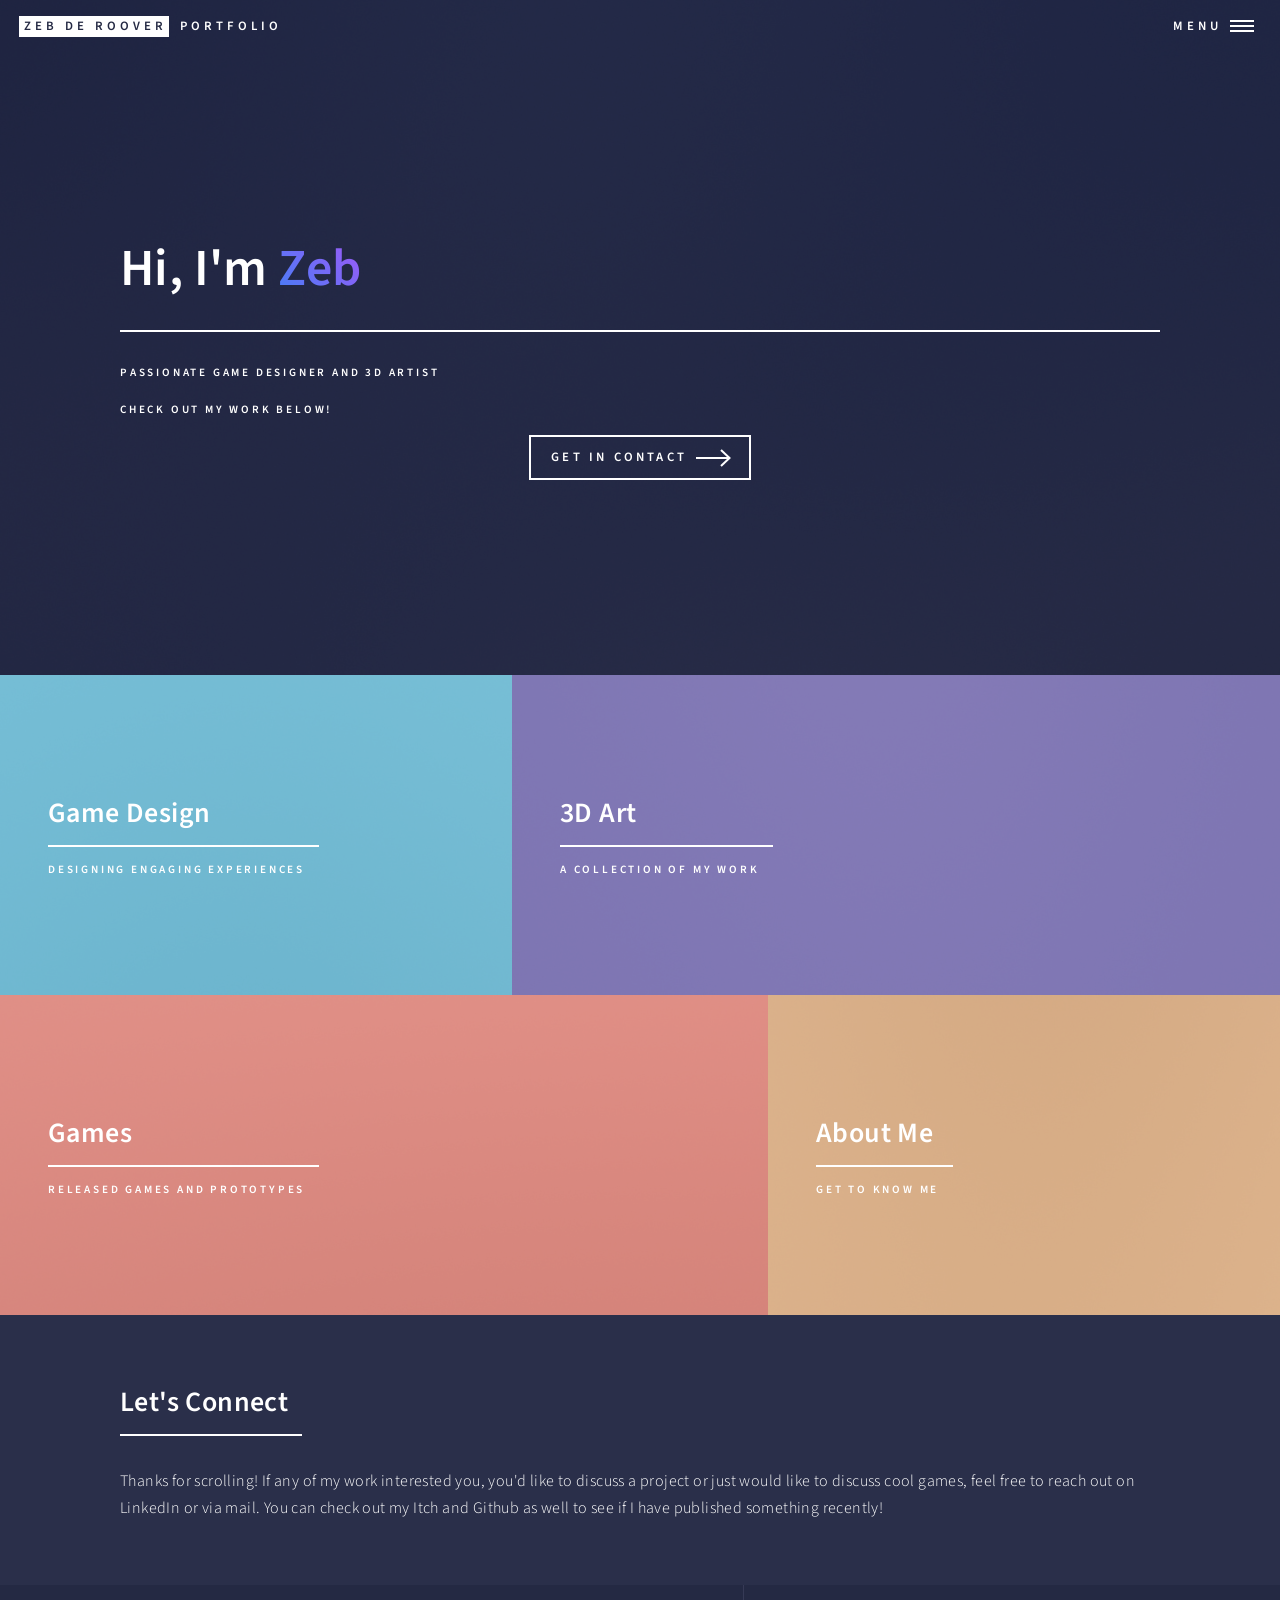
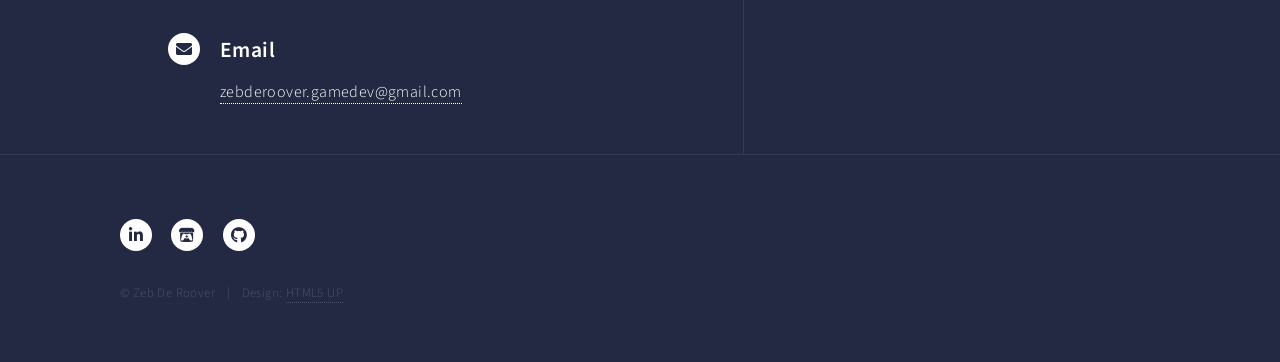
==== index.html @ c4a159d3 "File location fix" ====
<!DOCTYPE HTML>
<!--
	Forty by HTML5 UP
	html5up.net | @ajlkn
	Free for personal and commercial use under the CCA 3.0 license (html5up.net/license)
-->
<html>
	<head>
		<title>Zeb De Roover - Portfolio</title>
		<meta charset="utf-8" />
		<meta name="viewport" content="width=device-width, initial-scale=1, user-scalable=no" />
		<link rel="stylesheet" href="assets/css/main.css" />
		<noscript><link rel="stylesheet" href="assets/css/noscript.css" /></noscript>
		
		<style>
  /* Stack content vertically */
  .content {
    display: flex;
    flex-direction: column;
  }

  /* Force paragraph text to align left */
  .content p {
    text-align: left;
    align-self: flex-start;
  }

  /* Center the button underneath */
  .content .actions {
    margin-top: 1em;
    align-self: center;
  }
</style>
		
		<style>
  			.gradient-name {
    		background: linear-gradient(45deg, #3b82f6, #a855f7);
    		-webkit-background-clip: text;
    		-webkit-text-fill-color: transparent;
    		display: inline-block;
  			}
		</style>
				
	</head>
	<body class="is-preload">

		<!-- Wrapper -->
			<div id="wrapper">

				<!-- Header -->
					<header id="header" class="alt">
						<a href="index.html" class="logo"><strong>Zeb De Roover</strong> <span>Portfolio</span></a>
						<nav>
							<a href="#menu">Menu</a>
						</nav>
					</header>

				<!-- Menu -->
					<nav id="menu">
						<ul class="links">
							<li><a href="index.html">Home</a></li>
							<li><a href="game-design.html">Game Design</a></li>
							<li><a href="3D-art.html">3D Art</a></li>
							<li><a href="games.html">Released Games</a></li>
							<li><a href="about.html">About Me</a></li>
						</ul>
						<ul class="actions stacked">
							<li><a href="#two" class="button primary fit">Get in contact</a></li>
						</ul>
					</nav>

				<!-- Banner -->
					<section id="banner" class="major">
						<div class="inner">
							<header class="major">
								<h1>Hi, I'm <span class="gradient-name">Zeb</span></h1>
							</header>
							<div class="content">
								<p>Passionate Game Designer and 3D Artist <br /><br />
								Check out my work below!</p>
								
								<ul class="actions">
									<li><a href="#two" class="button next scrolly">Get in contact</a></li>
								</ul>
							</div>
						</div>
					</section>

				<!-- Main -->
					<div id="main">

						<!-- One -->
							<section id="one" class="tiles">
								<article>
									<span class="image">
										<img src="images/pic01.jpg" alt="" />
									</span>
									<header class="major">
										<h3><a href="game-design.html" class="link">Game Design</a></h3>
										<p>Designing engaging experiences</p>
									</header>
								</article>
								<article>
									<span class="image">
										<img src="images/pic02.jpg" alt="" />
									</span>
									<header class="major">
										<h3><a href="3D-art.html" class="link">3D Art</a></h3>
										<p>A collection of my work</p>
									</header>
								</article>
								<article>
									<span class="image">
										<img src="images/pic03.jpg" alt="" />
									</span>
									<header class="major">
										<h3><a href="games.html" class="link">Games</a></h3>
										<p>Released Games and prototypes</p>
									</header>
								</article>
								<article>
									<span class="image">
										<img src="images/pic04.jpg" alt="" />
									</span>
									<header class="major">
										<h3><a href="about.html" class="link">About Me</a></h3>
										<p>Get to know me</p>
									</header>
								</article>
								
							</section>

						<!-- Two -->
							<section id="two">
								<div class="inner">
									<header class="major">
										<h2>Let's Connect</h2>
									</header>
									<p>Thanks for scrolling! If any of my work interested you, you'd like to discuss a project or just would like to discuss cool games, feel free to reach out on LinkedIn or via mail. You can check out my Itch and Github as well to see if I have published something recently!</p>
								</div>
							</section>

					</div>

				<!-- Contact -->
					<section id="contact">
						<div class="inner">
							<section class="split">
								<section>
									<div class="contact-method">
										<span class="icon solid alt fa-envelope"></span>
										<h3>Email</h3>
										<a href="mailto:zebderoover.gamedev@gmail.com">zebderoover.gamedev@gmail.com</a>
									</div>
								</section>
							</section>
						</div>
					</section>

				<!-- Footer -->
					<footer id="footer">
						<div class="inner">
							<ul class="icons">
								<li><a href="https://www.linkedin.com/in/zeb-de-roover-8179aa2a4/" class="icon brands alt fa-linkedin-in" target="_blank" 
     									rel="noopener"><span class="label">LinkedIn</span></a></li>
								<li><a href="https://zedero.itch.io/" class="icon brands alt fa-itch-io" target="_blank" 
     									rel="noopener"><span class="label">Itch</span></a></li>
								<li><a href="https://github.com/Zedero-git" class="icon brands alt fa-github" target="_blank" 
     									rel="noopener"><span class="label">Itch</span></a></li>
							</ul>
							<ul class="copyright">
								<li>&copy; Zeb De Roover</li><li>Design: <a href="https://html5up.net">HTML5 UP</a></li>
							</ul>
						</div>
					</footer>

			</div>

		<!-- Scripts -->
			<script src="assets/js/jquery.min.js"></script>
			<script src="assets/js/jquery.scrolly.min.js"></script>
			<script src="assets/js/jquery.scrollex.min.js"></script>
			<script src="assets/js/browser.min.js"></script>
			<script src="assets/js/breakpoints.min.js"></script>
			<script src="assets/js/util.js"></script>
			<script src="assets/js/main.js"></script>

	</body>
</html>
---- assets/css/main.css ----
@import url(fontawesome-all.min.css);
@import url("https://fonts.googleapis.com/css?family=Source+Sans+Pro:300,300italic,600,600italic");

/*
	Forty by HTML5 UP
	html5up.net | @ajlkn
	Free for personal and commercial use under the CCA 3.0 license (html5up.net/license)
*/

html, body, div, span, applet, object,
iframe, h1, h2, h3, h4, h5, h6, p, blockquote,
pre, a, abbr, acronym, address, big, cite,
code, del, dfn, em, img, ins, kbd, q, s, samp,
small, strike, strong, sub, sup, tt, var, b,
u, i, center, dl, dt, dd, ol, ul, li, fieldset,
form, label, legend, table, caption, tbody,
tfoot, thead, tr, th, td, article, aside,
canvas, details, embed, figure, figcaption,
footer, header, hgroup, menu, nav, output, ruby,
section, summary, time, mark, audio, video {
	margin: 0;
	padding: 0;
	border: 0;
	font-size: 100%;
	font: inherit;
	vertical-align: baseline;}

article, aside, details, figcaption, figure,
footer, header, hgroup, menu, nav, section {
	display: block;}

body {
	line-height: 1;
}

ol, ul {
	list-style: none;
}

blockquote, q {
	quotes: none;
}

	blockquote:before, blockquote:after, q:before, q:after {
		content: '';
		content: none;
	}

table {
	border-collapse: collapse;
	border-spacing: 0;
}

body {
	-webkit-text-size-adjust: none;
}

mark {
	background-color: transparent;
	color: inherit;
}

input::-moz-focus-inner {
	border: 0;
	padding: 0;
}

input, select, textarea {
	-moz-appearance: none;
	-webkit-appearance: none;
	-ms-appearance: none;
	appearance: none;
}

/* Basic */

	@-ms-viewport {
		width: device-width;
	}

	body {
		-ms-overflow-style: scrollbar;
	}

	@media screen and (max-width: 480px) {

		html, body {
			min-width: 320px;
		}

	}

	html {
		box-sizing: border-box;
	}

	*, *:before, *:after {
		box-sizing: inherit;
	}

	body {
		background: #242943;
	}

		body.is-preload *, body.is-preload *:before, body.is-preload *:after {
			-moz-animation: none !important;
			-webkit-animation: none !important;
			-ms-animation: none !important;
			animation: none !important;
			-moz-transition: none !important;
			-webkit-transition: none !important;
			-ms-transition: none !important;
			transition: none !important;
		}

/* Type */

	body, input, select, textarea {
		color: #ffffff;
		font-family: "Source Sans Pro", Helvetica, sans-serif;
		font-size: 17pt;
		font-weight: 300;
		letter-spacing: 0.025em;
		line-height: 1.65;
	}

		@media screen and (max-width: 1680px) {

			body, input, select, textarea {
				font-size: 14pt;
			}

		}

		@media screen and (max-width: 1280px) {

			body, input, select, textarea {
				font-size: 12pt;
			}

		}

		@media screen and (max-width: 360px) {

			body, input, select, textarea {
				font-size: 11pt;
			}

		}

	a {
		-moz-transition: color 0.2s ease-in-out, border-bottom-color 0.2s ease-in-out;
		-webkit-transition: color 0.2s ease-in-out, border-bottom-color 0.2s ease-in-out;
		-ms-transition: color 0.2s ease-in-out, border-bottom-color 0.2s ease-in-out;
		transition: color 0.2s ease-in-out, border-bottom-color 0.2s ease-in-out;
		border-bottom: dotted 1px;
		color: inherit;
		text-decoration: none;
	}

		a:hover {
			border-bottom-color: transparent;
			color: #9bf1ff !important;
		}

		a:active {
			color: #53e3fb !important;
		}

	strong, b {
		color: #ffffff;
		font-weight: 600;
	}

	em, i {
		font-style: italic;
	}

	p {
		margin: 0 0 2em 0;
	}

	h1, h2, h3, h4, h5, h6 {
		color: #ffffff;
		font-weight: 600;
		line-height: 1.65;
		margin: 0 0 1em 0;
	}

		h1 a, h2 a, h3 a, h4 a, h5 a, h6 a {
			color: inherit;
			border-bottom: 0;
		}

	h1 {
		font-size: 2.5em;
	}

	h2 {
		font-size: 1.75em;
	}

	h3 {
		font-size: 1.35em;
	}

	h4 {
		font-size: 1.1em;
	}

	h5 {
		font-size: 0.9em;
	}

	h6 {
		font-size: 0.7em;
	}

	@media screen and (max-width: 736px) {

		h1 {
			font-size: 2em;
		}

		h2 {
			font-size: 1.5em;
		}

		h3 {
			font-size: 1.25em;
		}

	}

	sub {
		font-size: 0.8em;
		position: relative;
		top: 0.5em;
	}

	sup {
		font-size: 0.8em;
		position: relative;
		top: -0.5em;
	}

	blockquote {
		border-left: solid 4px rgba(212, 212, 255, 0.1);
		font-style: italic;
		margin: 0 0 2em 0;
		padding: 0.5em 0 0.5em 2em;
	}

	code {
		background: rgba(212, 212, 255, 0.035);
		font-family: "Courier New", monospace;
		font-size: 0.9em;
		margin: 0 0.25em;
		padding: 0.25em 0.65em;
	}

	pre {
		-webkit-overflow-scrolling: touch;
		font-family: "Courier New", monospace;
		font-size: 0.9em;
		margin: 0 0 2em 0;
	}

		pre code {
			display: block;
			line-height: 1.75;
			padding: 1em 1.5em;
			overflow-x: auto;
		}

	hr {
		border: 0;
		border-bottom: solid 1px rgba(212, 212, 255, 0.1);
		margin: 2em 0;
	}

		hr.major {
			margin: 3em 0;
		}

	.align-left {
		text-align: left;
	}

	.align-center {
		text-align: center;
	}

	.align-right {
		text-align: right;
	}

/* Row */

	.row {
		display: flex;
		flex-wrap: wrap;
		box-sizing: border-box;
		align-items: stretch;
	}

		.row > * {
			box-sizing: border-box;
		}

		.row.gtr-uniform > * > :last-child {
			margin-bottom: 0;
		}

		.row.aln-left {
			justify-content: flex-start;
		}

		.row.aln-center {
			justify-content: center;
		}

		.row.aln-right {
			justify-content: flex-end;
		}

		.row.aln-top {
			align-items: flex-start;
		}

		.row.aln-middle {
			align-items: center;
		}

		.row.aln-bottom {
			align-items: flex-end;
		}

		.row > .imp {
			order: -1;
		}

		.row > .col-1 {
			width: 8.33333%;
		}

		.row > .off-1 {
			margin-left: 8.33333%;
		}

		.row > .col-2 {
			width: 16.66667%;
		}

		.row > .off-2 {
			margin-left: 16.66667%;
		}

		.row > .col-3 {
			width: 25%;
		}

		.row > .off-3 {
			margin-left: 25%;
		}

		.row > .col-4 {
			width: 33.33333%;
		}

		.row > .off-4 {
			margin-left: 33.33333%;
		}

		.row > .col-5 {
			width: 41.66667%;
		}

		.row > .off-5 {
			margin-left: 41.66667%;
		}

		.row > .col-6 {
			width: 50%;
		}

		.row > .off-6 {
			margin-left: 50%;
		}

		.row > .col-7 {
			width: 58.33333%;
		}

		.row > .off-7 {
			margin-left: 58.33333%;
		}

		.row > .col-8 {
			width: 66.66667%;
		}

		.row > .off-8 {
			margin-left: 66.66667%;
		}

		.row > .col-9 {
			width: 75%;
		}

		.row > .off-9 {
			margin-left: 75%;
		}

		.row > .col-10 {
			width: 83.33333%;
		}

		.row > .off-10 {
			margin-left: 83.33333%;
		}

		.row > .col-11 {
			width: 91.66667%;
		}

		.row > .off-11 {
			margin-left: 91.66667%;
		}

		.row > .col-12 {
			width: 100%;
		}

		.row > .off-12 {
			margin-left: 100%;
		}

		.row.gtr-0 {
			margin-top: 0;
			margin-left: 0em;
		}

			.row.gtr-0 > * {
				padding: 0 0 0 0em;
			}

			.row.gtr-0.gtr-uniform {
				margin-top: 0em;
			}

				.row.gtr-0.gtr-uniform > * {
					padding-top: 0em;
				}

		.row.gtr-25 {
			margin-top: 0;
			margin-left: -0.5em;
		}

			.row.gtr-25 > * {
				padding: 0 0 0 0.5em;
			}

			.row.gtr-25.gtr-uniform {
				margin-top: -0.5em;
			}

				.row.gtr-25.gtr-uniform > * {
					padding-top: 0.5em;
				}

		.row.gtr-50 {
			margin-top: 0;
			margin-left: -1em;
		}

			.row.gtr-50 > * {
				padding: 0 0 0 1em;
			}

			.row.gtr-50.gtr-uniform {
				margin-top: -1em;
			}

				.row.gtr-50.gtr-uniform > * {
					padding-top: 1em;
				}

		.row {
			margin-top: 0;
			margin-left: -2em;
		}

			.row > * {
				padding: 0 0 0 2em;
			}

			.row.gtr-uniform {
				margin-top: -2em;
			}

				.row.gtr-uniform > * {
					padding-top: 2em;
				}

		.row.gtr-150 {
			margin-top: 0;
			margin-left: -3em;
		}

			.row.gtr-150 > * {
				padding: 0 0 0 3em;
			}

			.row.gtr-150.gtr-uniform {
				margin-top: -3em;
			}

				.row.gtr-150.gtr-uniform > * {
					padding-top: 3em;
				}

		.row.gtr-200 {
			margin-top: 0;
			margin-left: -4em;
		}

			.row.gtr-200 > * {
				padding: 0 0 0 4em;
			}

			.row.gtr-200.gtr-uniform {
				margin-top: -4em;
			}

				.row.gtr-200.gtr-uniform > * {
					padding-top: 4em;
				}

		@media screen and (max-width: 1680px) {

			.row {
				display: flex;
				flex-wrap: wrap;
				box-sizing: border-box;
				align-items: stretch;
			}

				.row > * {
					box-sizing: border-box;
				}

				.row.gtr-uniform > * > :last-child {
					margin-bottom: 0;
				}

				.row.aln-left {
					justify-content: flex-start;
				}

				.row.aln-center {
					justify-content: center;
				}

				.row.aln-right {
					justify-content: flex-end;
				}

				.row.aln-top {
					align-items: flex-start;
				}

				.row.aln-middle {
					align-items: center;
				}

				.row.aln-bottom {
					align-items: flex-end;
				}

				.row > .imp-xlarge {
					order: -1;
				}

				.row > .col-1-xlarge {
					width: 8.33333%;
				}

				.row > .off-1-xlarge {
					margin-left: 8.33333%;
				}

				.row > .col-2-xlarge {
					width: 16.66667%;
				}

				.row > .off-2-xlarge {
					margin-left: 16.66667%;
				}

				.row > .col-3-xlarge {
					width: 25%;
				}

				.row > .off-3-xlarge {
					margin-left: 25%;
				}

				.row > .col-4-xlarge {
					width: 33.33333%;
				}

				.row > .off-4-xlarge {
					margin-left: 33.33333%;
				}

				.row > .col-5-xlarge {
					width: 41.66667%;
				}

				.row > .off-5-xlarge {
					margin-left: 41.66667%;
				}

				.row > .col-6-xlarge {
					width: 50%;
				}

				.row > .off-6-xlarge {
					margin-left: 50%;
				}

				.row > .col-7-xlarge {
					width: 58.33333%;
				}

				.row > .off-7-xlarge {
					margin-left: 58.33333%;
				}

				.row > .col-8-xlarge {
					width: 66.66667%;
				}

				.row > .off-8-xlarge {
					margin-left: 66.66667%;
				}

				.row > .col-9-xlarge {
					width: 75%;
				}

				.row > .off-9-xlarge {
					margin-left: 75%;
				}

				.row > .col-10-xlarge {
					width: 83.33333%;
				}

				.row > .off-10-xlarge {
					margin-left: 83.33333%;
				}

				.row > .col-11-xlarge {
					width: 91.66667%;
				}

				.row > .off-11-xlarge {
					margin-left: 91.66667%;
				}

				.row > .col-12-xlarge {
					width: 100%;
				}

				.row > .off-12-xlarge {
					margin-left: 100%;
				}

				.row.gtr-0 {
					margin-top: 0;
					margin-left: 0em;
				}

					.row.gtr-0 > * {
						padding: 0 0 0 0em;
					}

					.row.gtr-0.gtr-uniform {
						margin-top: 0em;
					}

						.row.gtr-0.gtr-uniform > * {
							padding-top: 0em;
						}

				.row.gtr-25 {
					margin-top: 0;
					margin-left: -0.5em;
				}

					.row.gtr-25 > * {
						padding: 0 0 0 0.5em;
					}

					.row.gtr-25.gtr-uniform {
						margin-top: -0.5em;
					}

						.row.gtr-25.gtr-uniform > * {
							padding-top: 0.5em;
						}

				.row.gtr-50 {
					margin-top: 0;
					margin-left: -1em;
				}

					.row.gtr-50 > * {
						padding: 0 0 0 1em;
					}

					.row.gtr-50.gtr-uniform {
						margin-top: -1em;
					}

						.row.gtr-50.gtr-uniform > * {
							padding-top: 1em;
						}

				.row {
					margin-top: 0;
					margin-left: -2em;
				}

					.row > * {
						padding: 0 0 0 2em;
					}

					.row.gtr-uniform {
						margin-top: -2em;
					}

						.row.gtr-uniform > * {
							padding-top: 2em;
						}

				.row.gtr-150 {
					margin-top: 0;
					margin-left: -3em;
				}

					.row.gtr-150 > * {
						padding: 0 0 0 3em;
					}

					.row.gtr-150.gtr-uniform {
						margin-top: -3em;
					}

						.row.gtr-150.gtr-uniform > * {
							padding-top: 3em;
						}

				.row.gtr-200 {
					margin-top: 0;
					margin-left: -4em;
				}

					.row.gtr-200 > * {
						padding: 0 0 0 4em;
					}

					.row.gtr-200.gtr-uniform {
						margin-top: -4em;
					}

						.row.gtr-200.gtr-uniform > * {
							padding-top: 4em;
						}

		}

		@media screen and (max-width: 1280px) {

			.row {
				display: flex;
				flex-wrap: wrap;
				box-sizing: border-box;
				align-items: stretch;
			}

				.row > * {
					box-sizing: border-box;
				}

				.row.gtr-uniform > * > :last-child {
					margin-bottom: 0;
				}

				.row.aln-left {
					justify-content: flex-start;
				}

				.row.aln-center {
					justify-content: center;
				}

				.row.aln-right {
					justify-content: flex-end;
				}

				.row.aln-top {
					align-items: flex-start;
				}

				.row.aln-middle {
					align-items: center;
				}

				.row.aln-bottom {
					align-items: flex-end;
				}

				.row > .imp-large {
					order: -1;
				}

				.row > .col-1-large {
					width: 8.33333%;
				}

				.row > .off-1-large {
					margin-left: 8.33333%;
				}

				.row > .col-2-large {
					width: 16.66667%;
				}

				.row > .off-2-large {
					margin-left: 16.66667%;
				}

				.row > .col-3-large {
					width: 25%;
				}

				.row > .off-3-large {
					margin-left: 25%;
				}

				.row > .col-4-large {
					width: 33.33333%;
				}

				.row > .off-4-large {
					margin-left: 33.33333%;
				}

				.row > .col-5-large {
					width: 41.66667%;
				}

				.row > .off-5-large {
					margin-left: 41.66667%;
				}

				.row > .col-6-large {
					width: 50%;
				}

				.row > .off-6-large {
					margin-left: 50%;
				}

				.row > .col-7-large {
					width: 58.33333%;
				}

				.row > .off-7-large {
					margin-left: 58.33333%;
				}

				.row > .col-8-large {
					width: 66.66667%;
				}

				.row > .off-8-large {
					margin-left: 66.66667%;
				}

				.row > .col-9-large {
					width: 75%;
				}

				.row > .off-9-large {
					margin-left: 75%;
				}

				.row > .col-10-large {
					width: 83.33333%;
				}

				.row > .off-10-large {
					margin-left: 83.33333%;
				}

				.row > .col-11-large {
					width: 91.66667%;
				}

				.row > .off-11-large {
					margin-left: 91.66667%;
				}

				.row > .col-12-large {
					width: 100%;
				}

				.row > .off-12-large {
					margin-left: 100%;
				}

				.row.gtr-0 {
					margin-top: 0;
					margin-left: 0em;
				}

					.row.gtr-0 > * {
						padding: 0 0 0 0em;
					}

					.row.gtr-0.gtr-uniform {
						margin-top: 0em;
					}

						.row.gtr-0.gtr-uniform > * {
							padding-top: 0em;
						}

				.row.gtr-25 {
					margin-top: 0;
					margin-left: -0.375em;
				}

					.row.gtr-25 > * {
						padding: 0 0 0 0.375em;
					}

					.row.gtr-25.gtr-uniform {
						margin-top: -0.375em;
					}

						.row.gtr-25.gtr-uniform > * {
							padding-top: 0.375em;
						}

				.row.gtr-50 {
					margin-top: 0;
					margin-left: -0.75em;
				}

					.row.gtr-50 > * {
						padding: 0 0 0 0.75em;
					}

					.row.gtr-50.gtr-uniform {
						margin-top: -0.75em;
					}

						.row.gtr-50.gtr-uniform > * {
							padding-top: 0.75em;
						}

				.row {
					margin-top: 0;
					margin-left: -1.5em;
				}

					.row > * {
						padding: 0 0 0 1.5em;
					}

					.row.gtr-uniform {
						margin-top: -1.5em;
					}

						.row.gtr-uniform > * {
							padding-top: 1.5em;
						}

				.row.gtr-150 {
					margin-top: 0;
					margin-left: -2.25em;
				}

					.row.gtr-150 > * {
						padding: 0 0 0 2.25em;
					}

					.row.gtr-150.gtr-uniform {
						margin-top: -2.25em;
					}

						.row.gtr-150.gtr-uniform > * {
							padding-top: 2.25em;
						}

				.row.gtr-200 {
					margin-top: 0;
					margin-left: -3em;
				}

					.row.gtr-200 > * {
						padding: 0 0 0 3em;
					}

					.row.gtr-200.gtr-uniform {
						margin-top: -3em;
					}

						.row.gtr-200.gtr-uniform > * {
							padding-top: 3em;
						}

		}

		@media screen and (max-width: 980px) {

			.row {
				display: flex;
				flex-wrap: wrap;
				box-sizing: border-box;
				align-items: stretch;
			}

				.row > * {
					box-sizing: border-box;
				}

				.row.gtr-uniform > * > :last-child {
					margin-bottom: 0;
				}

				.row.aln-left {
					justify-content: flex-start;
				}

				.row.aln-center {
					justify-content: center;
				}

				.row.aln-right {
					justify-content: flex-end;
				}

				.row.aln-top {
					align-items: flex-start;
				}

				.row.aln-middle {
					align-items: center;
				}

				.row.aln-bottom {
					align-items: flex-end;
				}

				.row > .imp-medium {
					order: -1;
				}

				.row > .col-1-medium {
					width: 8.33333%;
				}

				.row > .off-1-medium {
					margin-left: 8.33333%;
				}

				.row > .col-2-medium {
					width: 16.66667%;
				}

				.row > .off-2-medium {
					margin-left: 16.66667%;
				}

				.row > .col-3-medium {
					width: 25%;
				}

				.row > .off-3-medium {
					margin-left: 25%;
				}

				.row > .col-4-medium {
					width: 33.33333%;
				}

				.row > .off-4-medium {
					margin-left: 33.33333%;
				}

				.row > .col-5-medium {
					width: 41.66667%;
				}

				.row > .off-5-medium {
					margin-left: 41.66667%;
				}

				.row > .col-6-medium {
					width: 50%;
				}

				.row > .off-6-medium {
					margin-left: 50%;
				}

				.row > .col-7-medium {
					width: 58.33333%;
				}

				.row > .off-7-medium {
					margin-left: 58.33333%;
				}

				.row > .col-8-medium {
					width: 66.66667%;
				}

				.row > .off-8-medium {
					margin-left: 66.66667%;
				}

				.row > .col-9-medium {
					width: 75%;
				}

				.row > .off-9-medium {
					margin-left: 75%;
				}

				.row > .col-10-medium {
					width: 83.33333%;
				}

				.row > .off-10-medium {
					margin-left: 83.33333%;
				}

				.row > .col-11-medium {
					width: 91.66667%;
				}

				.row > .off-11-medium {
					margin-left: 91.66667%;
				}

				.row > .col-12-medium {
					width: 100%;
				}

				.row > .off-12-medium {
					margin-left: 100%;
				}

				.row.gtr-0 {
					margin-top: 0;
					margin-left: 0em;
				}

					.row.gtr-0 > * {
						padding: 0 0 0 0em;
					}

					.row.gtr-0.gtr-uniform {
						margin-top: 0em;
					}

						.row.gtr-0.gtr-uniform > * {
							padding-top: 0em;
						}

				.row.gtr-25 {
					margin-top: 0;
					margin-left: -0.375em;
				}

					.row.gtr-25 > * {
						padding: 0 0 0 0.375em;
					}

					.row.gtr-25.gtr-uniform {
						margin-top: -0.375em;
					}

						.row.gtr-25.gtr-uniform > * {
							padding-top: 0.375em;
						}

				.row.gtr-50 {
					margin-top: 0;
					margin-left: -0.75em;
				}

					.row.gtr-50 > * {
						padding: 0 0 0 0.75em;
					}

					.row.gtr-50.gtr-uniform {
						margin-top: -0.75em;
					}

						.row.gtr-50.gtr-uniform > * {
							padding-top: 0.75em;
						}

				.row {
					margin-top: 0;
					margin-left: -1.5em;
				}

					.row > * {
						padding: 0 0 0 1.5em;
					}

					.row.gtr-uniform {
						margin-top: -1.5em;
					}

						.row.gtr-uniform > * {
							padding-top: 1.5em;
						}

				.row.gtr-150 {
					margin-top: 0;
					margin-left: -2.25em;
				}

					.row.gtr-150 > * {
						padding: 0 0 0 2.25em;
					}

					.row.gtr-150.gtr-uniform {
						margin-top: -2.25em;
					}

						.row.gtr-150.gtr-uniform > * {
							padding-top: 2.25em;
						}

				.row.gtr-200 {
					margin-top: 0;
					margin-left: -3em;
				}

					.row.gtr-200 > * {
						padding: 0 0 0 3em;
					}

					.row.gtr-200.gtr-uniform {
						margin-top: -3em;
					}

						.row.gtr-200.gtr-uniform > * {
							padding-top: 3em;
						}

		}

		@media screen and (max-width: 736px) {

			.row {
				display: flex;
				flex-wrap: wrap;
				box-sizing: border-box;
				align-items: stretch;
			}

				.row > * {
					box-sizing: border-box;
				}

				.row.gtr-uniform > * > :last-child {
					margin-bottom: 0;
				}

				.row.aln-left {
					justify-content: flex-start;
				}

				.row.aln-center {
					justify-content: center;
				}

				.row.aln-right {
					justify-content: flex-end;
				}

				.row.aln-top {
					align-items: flex-start;
				}

				.row.aln-middle {
					align-items: center;
				}

				.row.aln-bottom {
					align-items: flex-end;
				}

				.row > .imp-small {
					order: -1;
				}

				.row > .col-1-small {
					width: 8.33333%;
				}

				.row > .off-1-small {
					margin-left: 8.33333%;
				}

				.row > .col-2-small {
					width: 16.66667%;
				}

				.row > .off-2-small {
					margin-left: 16.66667%;
				}

				.row > .col-3-small {
					width: 25%;
				}

				.row > .off-3-small {
					margin-left: 25%;
				}

				.row > .col-4-small {
					width: 33.33333%;
				}

				.row > .off-4-small {
					margin-left: 33.33333%;
				}

				.row > .col-5-small {
					width: 41.66667%;
				}

				.row > .off-5-small {
					margin-left: 41.66667%;
				}

				.row > .col-6-small {
					width: 50%;
				}

				.row > .off-6-small {
					margin-left: 50%;
				}

				.row > .col-7-small {
					width: 58.33333%;
				}

				.row > .off-7-small {
					margin-left: 58.33333%;
				}

				.row > .col-8-small {
					width: 66.66667%;
				}

				.row > .off-8-small {
					margin-left: 66.66667%;
				}

				.row > .col-9-small {
					width: 75%;
				}

				.row > .off-9-small {
					margin-left: 75%;
				}

				.row > .col-10-small {
					width: 83.33333%;
				}

				.row > .off-10-small {
					margin-left: 83.33333%;
				}

				.row > .col-11-small {
					width: 91.66667%;
				}

				.row > .off-11-small {
					margin-left: 91.66667%;
				}

				.row > .col-12-small {
					width: 100%;
				}

				.row > .off-12-small {
					margin-left: 100%;
				}

				.row.gtr-0 {
					margin-top: 0;
					margin-left: 0em;
				}

					.row.gtr-0 > * {
						padding: 0 0 0 0em;
					}

					.row.gtr-0.gtr-uniform {
						margin-top: 0em;
					}

						.row.gtr-0.gtr-uniform > * {
							padding-top: 0em;
						}

				.row.gtr-25 {
					margin-top: 0;
					margin-left: -0.3125em;
				}

					.row.gtr-25 > * {
						padding: 0 0 0 0.3125em;
					}

					.row.gtr-25.gtr-uniform {
						margin-top: -0.3125em;
					}

						.row.gtr-25.gtr-uniform > * {
							padding-top: 0.3125em;
						}

				.row.gtr-50 {
					margin-top: 0;
					margin-left: -0.625em;
				}

					.row.gtr-50 > * {
						padding: 0 0 0 0.625em;
					}

					.row.gtr-50.gtr-uniform {
						margin-top: -0.625em;
					}

						.row.gtr-50.gtr-uniform > * {
							padding-top: 0.625em;
						}

				.row {
					margin-top: 0;
					margin-left: -1.25em;
				}

					.row > * {
						padding: 0 0 0 1.25em;
					}

					.row.gtr-uniform {
						margin-top: -1.25em;
					}

						.row.gtr-uniform > * {
							padding-top: 1.25em;
						}

				.row.gtr-150 {
					margin-top: 0;
					margin-left: -1.875em;
				}

					.row.gtr-150 > * {
						padding: 0 0 0 1.875em;
					}

					.row.gtr-150.gtr-uniform {
						margin-top: -1.875em;
					}

						.row.gtr-150.gtr-uniform > * {
							padding-top: 1.875em;
						}

				.row.gtr-200 {
					margin-top: 0;
					margin-left: -2.5em;
				}

					.row.gtr-200 > * {
						padding: 0 0 0 2.5em;
					}

					.row.gtr-200.gtr-uniform {
						margin-top: -2.5em;
					}

						.row.gtr-200.gtr-uniform > * {
							padding-top: 2.5em;
						}

		}

		@media screen and (max-width: 480px) {

			.row {
				display: flex;
				flex-wrap: wrap;
				box-sizing: border-box;
				align-items: stretch;
			}

				.row > * {
					box-sizing: border-box;
				}

				.row.gtr-uniform > * > :last-child {
					margin-bottom: 0;
				}

				.row.aln-left {
					justify-content: flex-start;
				}

				.row.aln-center {
					justify-content: center;
				}

				.row.aln-right {
					justify-content: flex-end;
				}

				.row.aln-top {
					align-items: flex-start;
				}

				.row.aln-middle {
					align-items: center;
				}

				.row.aln-bottom {
					align-items: flex-end;
				}

				.row > .imp-xsmall {
					order: -1;
				}

				.row > .col-1-xsmall {
					width: 8.33333%;
				}

				.row > .off-1-xsmall {
					margin-left: 8.33333%;
				}

				.row > .col-2-xsmall {
					width: 16.66667%;
				}

				.row > .off-2-xsmall {
					margin-left: 16.66667%;
				}

				.row > .col-3-xsmall {
					width: 25%;
				}

				.row > .off-3-xsmall {
					margin-left: 25%;
				}

				.row > .col-4-xsmall {
					width: 33.33333%;
				}

				.row > .off-4-xsmall {
					margin-left: 33.33333%;
				}

				.row > .col-5-xsmall {
					width: 41.66667%;
				}

				.row > .off-5-xsmall {
					margin-left: 41.66667%;
				}

				.row > .col-6-xsmall {
					width: 50%;
				}

				.row > .off-6-xsmall {
					margin-left: 50%;
				}

				.row > .col-7-xsmall {
					width: 58.33333%;
				}

				.row > .off-7-xsmall {
					margin-left: 58.33333%;
				}

				.row > .col-8-xsmall {
					width: 66.66667%;
				}

				.row > .off-8-xsmall {
					margin-left: 66.66667%;
				}

				.row > .col-9-xsmall {
					width: 75%;
				}

				.row > .off-9-xsmall {
					margin-left: 75%;
				}

				.row > .col-10-xsmall {
					width: 83.33333%;
				}

				.row > .off-10-xsmall {
					margin-left: 83.33333%;
				}

				.row > .col-11-xsmall {
					width: 91.66667%;
				}

				.row > .off-11-xsmall {
					margin-left: 91.66667%;
				}

				.row > .col-12-xsmall {
					width: 100%;
				}

				.row > .off-12-xsmall {
					margin-left: 100%;
				}

				.row.gtr-0 {
					margin-top: 0;
					margin-left: 0em;
				}

					.row.gtr-0 > * {
						padding: 0 0 0 0em;
					}

					.row.gtr-0.gtr-uniform {
						margin-top: 0em;
					}

						.row.gtr-0.gtr-uniform > * {
							padding-top: 0em;
						}

				.row.gtr-25 {
					margin-top: 0;
					margin-left: -0.3125em;
				}

					.row.gtr-25 > * {
						padding: 0 0 0 0.3125em;
					}

					.row.gtr-25.gtr-uniform {
						margin-top: -0.3125em;
					}

						.row.gtr-25.gtr-uniform > * {
							padding-top: 0.3125em;
						}

				.row.gtr-50 {
					margin-top: 0;
					margin-left: -0.625em;
				}

					.row.gtr-50 > * {
						padding: 0 0 0 0.625em;
					}

					.row.gtr-50.gtr-uniform {
						margin-top: -0.625em;
					}

						.row.gtr-50.gtr-uniform > * {
							padding-top: 0.625em;
						}

				.row {
					margin-top: 0;
					margin-left: -1.25em;
				}

					.row > * {
						padding: 0 0 0 1.25em;
					}

					.row.gtr-uniform {
						margin-top: -1.25em;
					}

						.row.gtr-uniform > * {
							padding-top: 1.25em;
						}

				.row.gtr-150 {
					margin-top: 0;
					margin-left: -1.875em;
				}

					.row.gtr-150 > * {
						padding: 0 0 0 1.875em;
					}

					.row.gtr-150.gtr-uniform {
						margin-top: -1.875em;
					}

						.row.gtr-150.gtr-uniform > * {
							padding-top: 1.875em;
						}

				.row.gtr-200 {
					margin-top: 0;
					margin-left: -2.5em;
				}

					.row.gtr-200 > * {
						padding: 0 0 0 2.5em;
					}

					.row.gtr-200.gtr-uniform {
						margin-top: -2.5em;
					}

						.row.gtr-200.gtr-uniform > * {
							padding-top: 2.5em;
						}

		}

/* Section/Article */

	section.special, article.special {
		text-align: center;
	}

	header.major {
		width: -moz-max-content;
		width: -webkit-max-content;
		width: -ms-max-content;
		width: max-content;
		margin-bottom: 2em;
	}

		header.major > :first-child {
			margin-bottom: 0;
			width: calc(100% + 0.5em);
		}

			header.major > :first-child:after {
				content: '';
				background-color: #ffffff;
				display: block;
				height: 2px;
				margin: 0.325em 0 0.5em 0;
				width: 100%;
			}

		header.major > p {
			font-size: 0.7em;
			font-weight: 600;
			letter-spacing: 0.25em;
			margin-bottom: 0;
			text-transform: uppercase;
		}

		body.is-ie header.major > :first-child:after {
			max-width: 9em;
		}

		body.is-ie header.major > h1:after {
			max-width: 100% !important;
		}

	@media screen and (max-width: 736px) {

		header.major > p br {
			display: none;
		}

	}

/* Form */

	form {
		margin: 0 0 2em 0;
	}

		form > :last-child {
			margin-bottom: 0;
		}

		form > .fields {
			display: -moz-flex;
			display: -webkit-flex;
			display: -ms-flex;
			display: flex;
			-moz-flex-wrap: wrap;
			-webkit-flex-wrap: wrap;
			-ms-flex-wrap: wrap;
			flex-wrap: wrap;
			width: calc(100% + 3em);
			margin: -1.5em 0 2em -1.5em;
		}

			form > .fields > .field {
				-moz-flex-grow: 0;
				-webkit-flex-grow: 0;
				-ms-flex-grow: 0;
				flex-grow: 0;
				-moz-flex-shrink: 0;
				-webkit-flex-shrink: 0;
				-ms-flex-shrink: 0;
				flex-shrink: 0;
				padding: 1.5em 0 0 1.5em;
				width: calc(100% - 1.5em);
			}

				form > .fields > .field.half {
					width: calc(50% - 0.75em);
				}

				form > .fields > .field.third {
					width: calc(100%/3 - 0.5em);
				}

				form > .fields > .field.quarter {
					width: calc(25% - 0.375em);
				}

		@media screen and (max-width: 480px) {

			form > .fields {
				width: calc(100% + 3em);
				margin: -1.5em 0 2em -1.5em;
			}

				form > .fields > .field {
					padding: 1.5em 0 0 1.5em;
					width: calc(100% - 1.5em);
				}

					form > .fields > .field.half {
						width: calc(100% - 1.5em);
					}

					form > .fields > .field.third {
						width: calc(100% - 1.5em);
					}

					form > .fields > .field.quarter {
						width: calc(100% - 1.5em);
					}

		}

	label {
		color: #ffffff;
		display: block;
		font-size: 0.8em;
		font-weight: 600;
		letter-spacing: 0.25em;
		margin: 0 0 1em 0;
		text-transform: uppercase;
	}

	input[type="text"],
	input[type="password"],
	input[type="email"],
	input[type="tel"],
	input[type="search"],
	input[type="url"],
	select,
	textarea {
		-moz-appearance: none;
		-webkit-appearance: none;
		-ms-appearance: none;
		appearance: none;
		background: rgba(212, 212, 255, 0.035);
		border: none;
		border-radius: 0;
		color: inherit;
		display: block;
		outline: 0;
		padding: 0 1em;
		text-decoration: none;
		width: 100%;
	}

		input[type="text"]:invalid,
		input[type="password"]:invalid,
		input[type="email"]:invalid,
		input[type="tel"]:invalid,
		input[type="search"]:invalid,
		input[type="url"]:invalid,
		select:invalid,
		textarea:invalid {
			box-shadow: none;
		}

		input[type="text"]:focus,
		input[type="password"]:focus,
		input[type="email"]:focus,
		input[type="tel"]:focus,
		input[type="search"]:focus,
		input[type="url"]:focus,
		select:focus,
		textarea:focus {
			border-color: #9bf1ff;
			box-shadow: 0 0 0 2px #9bf1ff;
		}

	select {
		background-image: url("data:image/svg+xml;charset=utf8,%3Csvg xmlns='http://www.w3.org/2000/svg' width='40' height='40' preserveAspectRatio='none' viewBox='0 0 40 40'%3E%3Cpath d='M9.4,12.3l10.4,10.4l10.4-10.4c0.2-0.2,0.5-0.4,0.9-0.4c0.3,0,0.6,0.1,0.9,0.4l3.3,3.3c0.2,0.2,0.4,0.5,0.4,0.9 c0,0.4-0.1,0.6-0.4,0.9L20.7,31.9c-0.2,0.2-0.5,0.4-0.9,0.4c-0.3,0-0.6-0.1-0.9-0.4L4.3,17.3c-0.2-0.2-0.4-0.5-0.4-0.9 c0-0.4,0.1-0.6,0.4-0.9l3.3-3.3c0.2-0.2,0.5-0.4,0.9-0.4S9.1,12.1,9.4,12.3z' fill='rgba(212, 212, 255, 0.1)' /%3E%3C/svg%3E");
		background-size: 1.25rem;
		background-repeat: no-repeat;
		background-position: calc(100% - 1rem) center;
		height: 2.75em;
		padding-right: 2.75em;
		text-overflow: ellipsis;
	}

		select option {
			color: #ffffff;
			background: #242943;
		}

		select:focus::-ms-value {
			background-color: transparent;
		}

		select::-ms-expand {
			display: none;
		}

	input[type="text"],
	input[type="password"],
	input[type="email"],
	input[type="tel"],
	input[type="search"],
	input[type="url"],
	select {
		height: 2.75em;
	}

	textarea {
		padding: 0.75em 1em;
	}

	input[type="checkbox"],
	input[type="radio"] {
		-moz-appearance: none;
		-webkit-appearance: none;
		-ms-appearance: none;
		appearance: none;
		display: block;
		float: left;
		margin-right: -2em;
		opacity: 0;
		width: 1em;
		z-index: -1;
	}

		input[type="checkbox"] + label,
		input[type="radio"] + label {
			text-decoration: none;
			color: #ffffff;
			cursor: pointer;
			display: inline-block;
			font-weight: 300;
			padding-left: 2.65em;
			padding-right: 0.75em;
			position: relative;
		}

			input[type="checkbox"] + label:before,
			input[type="radio"] + label:before {
				-moz-osx-font-smoothing: grayscale;
				-webkit-font-smoothing: antialiased;
				display: inline-block;
				font-style: normal;
				font-variant: normal;
				text-rendering: auto;
				line-height: 1;
				text-transform: none !important;
				font-family: 'Font Awesome 5 Free';
				font-weight: 900;
			}

			input[type="checkbox"] + label:before,
			input[type="radio"] + label:before {
				background: rgba(212, 212, 255, 0.035);
				content: '';
				display: inline-block;
				font-size: 0.8em;
				height: 2.0625em;
				left: 0;
				letter-spacing: 0;
				line-height: 2.0625em;
				position: absolute;
				text-align: center;
				top: 0;
				width: 2.0625em;
			}

		input[type="checkbox"]:checked + label:before,
		input[type="radio"]:checked + label:before {
			background: #ffffff;
			border-color: #9bf1ff;
			content: '\f00c';
			color: #242943;
		}

		input[type="checkbox"]:focus + label:before,
		input[type="radio"]:focus + label:before {
			box-shadow: 0 0 0 2px #9bf1ff;
		}

	input[type="radio"] + label:before {
		border-radius: 100%;
	}

	::-webkit-input-placeholder {
		color: rgba(244, 244, 255, 0.2) !important;
		opacity: 1.0;
	}

	:-moz-placeholder {
		color: rgba(244, 244, 255, 0.2) !important;
		opacity: 1.0;
	}

	::-moz-placeholder {
		color: rgba(244, 244, 255, 0.2) !important;
		opacity: 1.0;
	}

	:-ms-input-placeholder {
		color: rgba(244, 244, 255, 0.2) !important;
		opacity: 1.0;
	}

/* Box */

	.box {
		border: solid 1px rgba(212, 212, 255, 0.1);
		margin-bottom: 2em;
		padding: 1.5em;
	}

		.box > :last-child,
		.box > :last-child > :last-child,
		.box > :last-child > :last-child > :last-child {
			margin-bottom: 0;
		}

		.box.alt {
			border: 0;
			border-radius: 0;
			padding: 0;
		}

/* Icon */

	.icon {
		text-decoration: none;
		border-bottom: none;
		position: relative;
	}

		.icon:before {
			-moz-osx-font-smoothing: grayscale;
			-webkit-font-smoothing: antialiased;
			display: inline-block;
			font-style: normal;
			font-variant: normal;
			text-rendering: auto;
			line-height: 1;
			text-transform: none !important;
			font-family: 'Font Awesome 5 Free';
			font-weight: 400;
		}

		.icon > .label {
			display: none;
		}

		.icon:before {
			line-height: inherit;
		}

		.icon.solid:before {
			font-weight: 900;
		}

		.icon.brands:before {
			font-family: 'Font Awesome 5 Brands';
		}

		.icon.alt:before {
			background-color: #ffffff;
			border-radius: 100%;
			color: #242943;
			display: inline-block;
			height: 2em;
			line-height: 2em;
			text-align: center;
			width: 2em;
		}

	a.icon.alt:before {
		-moz-transition: background-color 0.2s ease-in-out;
		-webkit-transition: background-color 0.2s ease-in-out;
		-ms-transition: background-color 0.2s ease-in-out;
		transition: background-color 0.2s ease-in-out;
	}

	a.icon.alt:hover:before {
		background-color: #6fc3df;
	}

	a.icon.alt:active:before {
		background-color: #37a6cb;
	}

/* Image */

	.image {
		border: 0;
		display: inline-block;
		position: relative;
	}

		.image img {
			display: block;
		}

		.image.left, .image.right {
			max-width: 30%;
		}

			.image.left img, .image.right img {
				width: 100%;
			}

		.image.left {
			float: left;
			margin: 0 1.5em 1.25em 0;
			top: 0.25em;
		}

		.image.right {
			float: right;
			margin: 0 0 1.25em 1.5em;
			top: 0.25em;
		}

		.image.fit {
			display: block;
			margin: 0 0 2em 0;
			width: 100%;
		}

			.image.fit img {
				width: 100%;
			}

		.image.main {
			display: block;
			margin: 2.5em 0;
			width: 100%;
		}

			.image.main img {
				width: 100%;
			}

			@media screen and (max-width: 736px) {

				.image.main {
					margin: 1.5em 0;
				}

			}

/* List */

	ol {
		list-style: decimal;
		margin: 0 0 2em 0;
		padding-left: 1.25em;
	}

		ol li {
			padding-left: 0.25em;
		}

	ul {
		list-style: disc;
		margin: 0 0 2em 0;
		padding-left: 1em;
	}

		ul li {
			padding-left: 0.5em;
		}

		ul.alt {
			list-style: none;
			padding-left: 0;
		}

			ul.alt li {
				border-top: solid 1px rgba(212, 212, 255, 0.1);
				padding: 0.5em 0;
			}

				ul.alt li:first-child {
					border-top: 0;
					padding-top: 0;
				}

	dl {
		margin: 0 0 2em 0;
	}

		dl dt {
			display: block;
			font-weight: 600;
			margin: 0 0 1em 0;
		}

		dl dd {
			margin-left: 2em;
		}

/* Actions */

	ul.actions {
		display: -moz-flex;
		display: -webkit-flex;
		display: -ms-flex;
		display: flex;
		cursor: default;
		list-style: none;
		margin-left: -1em;
		padding-left: 0;
	}

		ul.actions li {
			padding: 0 0 0 1em;
			vertical-align: middle;
		}

		ul.actions.special {
			-moz-justify-content: center;
			-webkit-justify-content: center;
			-ms-justify-content: center;
			justify-content: center;
			width: 100%;
			margin-left: 0;
		}

			ul.actions.special li:first-child {
				padding-left: 0;
			}

		ul.actions.stacked {
			-moz-flex-direction: column;
			-webkit-flex-direction: column;
			-ms-flex-direction: column;
			flex-direction: column;
			margin-left: 0;
		}

			ul.actions.stacked li {
				padding: 1.3em 0 0 0;
			}

				ul.actions.stacked li:first-child {
					padding-top: 0;
				}

		ul.actions.fit {
			width: calc(100% + 1em);
		}

			ul.actions.fit li {
				-moz-flex-grow: 1;
				-webkit-flex-grow: 1;
				-ms-flex-grow: 1;
				flex-grow: 1;
				-moz-flex-shrink: 1;
				-webkit-flex-shrink: 1;
				-ms-flex-shrink: 1;
				flex-shrink: 1;
				width: 100%;
			}

				ul.actions.fit li > * {
					width: 100%;
				}

			ul.actions.fit.stacked {
				width: 100%;
			}

/* Icons */

	ul.icons {
		cursor: default;
		list-style: none;
		padding-left: 0;
	}

		ul.icons li {
			display: inline-block;
			padding: 0 1em 0 0;
		}

			ul.icons li:last-child {
				padding-right: 0;
			}

		@media screen and (max-width: 736px) {

			ul.icons li {
				padding: 0 0.75em 0 0;
			}

		}

/* Pagination */

	ul.pagination {
		cursor: default;
		list-style: none;
		padding-left: 0;
	}

		ul.pagination li {
			display: inline-block;
			padding-left: 0;
			vertical-align: middle;
		}

			ul.pagination li > .page {
				-moz-transition: background-color 0.2s ease-in-out, color 0.2s ease-in-out;
				-webkit-transition: background-color 0.2s ease-in-out, color 0.2s ease-in-out;
				-ms-transition: background-color 0.2s ease-in-out, color 0.2s ease-in-out;
				transition: background-color 0.2s ease-in-out, color 0.2s ease-in-out;
				border-bottom: 0;
				display: inline-block;
				font-size: 0.8em;
				font-weight: 600;
				height: 1.5em;
				line-height: 1.5em;
				margin: 0 0.125em;
				min-width: 1.5em;
				padding: 0 0.5em;
				text-align: center;
			}

				ul.pagination li > .page.active {
					background-color: #ffffff;
					color: #242943;
				}

					ul.pagination li > .page.active:hover {
						background-color: #9bf1ff;
						color: #242943 !important;
					}

					ul.pagination li > .page.active:active {
						background-color: #53e3fb;
					}

			ul.pagination li:first-child {
				padding-right: 0.75em;
			}

			ul.pagination li:last-child {
				padding-left: 0.75em;
			}

		@media screen and (max-width: 480px) {

			ul.pagination li:nth-child(n+2):nth-last-child(n+2) {
				display: none;
			}

			ul.pagination li:first-child {
				padding-right: 0;
			}

		}

/* Table */

	.table-wrapper {
		-webkit-overflow-scrolling: touch;
		overflow-x: auto;
	}

	table {
		margin: 0 0 2em 0;
		width: 100%;
	}

		table tbody tr {
			border: solid 1px rgba(212, 212, 255, 0.1);
			border-left: 0;
			border-right: 0;
		}

			table tbody tr:nth-child(2n + 1) {
				background-color: rgba(212, 212, 255, 0.035);
			}

		table td {
			padding: 0.75em 0.75em;
		}

		table th {
			color: #ffffff;
			font-size: 0.9em;
			font-weight: 600;
			padding: 0 0.75em 0.75em 0.75em;
			text-align: left;
		}

		table thead {
			border-bottom: solid 2px rgba(212, 212, 255, 0.1);
		}

		table tfoot {
			border-top: solid 2px rgba(212, 212, 255, 0.1);
		}

		table.alt {
			border-collapse: separate;
		}

			table.alt tbody tr td {
				border: solid 1px rgba(212, 212, 255, 0.1);
				border-left-width: 0;
				border-top-width: 0;
			}

				table.alt tbody tr td:first-child {
					border-left-width: 1px;
				}

			table.alt tbody tr:first-child td {
				border-top-width: 1px;
			}

			table.alt thead {
				border-bottom: 0;
			}

			table.alt tfoot {
				border-top: 0;
			}

/* Button */

	input[type="submit"],
	input[type="reset"],
	input[type="button"],
	button,
	.button {
		-moz-appearance: none;
		-webkit-appearance: none;
		-ms-appearance: none;
		appearance: none;
		-moz-transition: background-color 0.2s ease-in-out, box-shadow 0.2s ease-in-out, color 0.2s ease-in-out;
		-webkit-transition: background-color 0.2s ease-in-out, box-shadow 0.2s ease-in-out, color 0.2s ease-in-out;
		-ms-transition: background-color 0.2s ease-in-out, box-shadow 0.2s ease-in-out, color 0.2s ease-in-out;
		transition: background-color 0.2s ease-in-out, box-shadow 0.2s ease-in-out, color 0.2s ease-in-out;
		background-color: transparent;
		border: 0;
		border-radius: 0;
		box-shadow: inset 0 0 0 2px #ffffff;
		color: #ffffff;
		cursor: pointer;
		display: inline-block;
		font-size: 0.8em;
		font-weight: 600;
		height: 3.5em;
		letter-spacing: 0.25em;
		line-height: 3.5em;
		padding: 0 1.75em;
		text-align: center;
		text-decoration: none;
		text-transform: uppercase;
		white-space: nowrap;
	}

		input[type="submit"]:hover, input[type="submit"]:active,
		input[type="reset"]:hover,
		input[type="reset"]:active,
		input[type="button"]:hover,
		input[type="button"]:active,
		button:hover,
		button:active,
		.button:hover,
		.button:active {
			box-shadow: inset 0 0 0 2px #9bf1ff;
			color: #9bf1ff;
		}

		input[type="submit"]:active,
		input[type="reset"]:active,
		input[type="button"]:active,
		button:active,
		.button:active {
			background-color: rgba(155, 241, 255, 0.1);
			box-shadow: inset 0 0 0 2px #53e3fb;
			color: #53e3fb;
		}

		input[type="submit"].icon:before,
		input[type="reset"].icon:before,
		input[type="button"].icon:before,
		button.icon:before,
		.button.icon:before {
			margin-right: 0.5em;
		}

		input[type="submit"].fit,
		input[type="reset"].fit,
		input[type="button"].fit,
		button.fit,
		.button.fit {
			width: 100%;
		}

		input[type="submit"].small,
		input[type="reset"].small,
		input[type="button"].small,
		button.small,
		.button.small {
			font-size: 0.6em;
		}

		input[type="submit"].large,
		input[type="reset"].large,
		input[type="button"].large,
		button.large,
		.button.large {
			font-size: 1.25em;
			height: 3em;
			line-height: 3em;
		}

		input[type="submit"].next,
		input[type="reset"].next,
		input[type="button"].next,
		button.next,
		.button.next {
			padding-right: 4.5em;
			position: relative;
		}

			input[type="submit"].next:before, input[type="submit"].next:after,
			input[type="reset"].next:before,
			input[type="reset"].next:after,
			input[type="button"].next:before,
			input[type="button"].next:after,
			button.next:before,
			button.next:after,
			.button.next:before,
			.button.next:after {
				-moz-transition: opacity 0.2s ease-in-out;
				-webkit-transition: opacity 0.2s ease-in-out;
				-ms-transition: opacity 0.2s ease-in-out;
				transition: opacity 0.2s ease-in-out;
				background-position: center right;
				background-repeat: no-repeat;
				background-size: 36px 24px;
				content: '';
				display: block;
				height: 100%;
				position: absolute;
				right: 1.5em;
				top: 0;
				vertical-align: middle;
				width: 36px;
			}

			input[type="submit"].next:before,
			input[type="reset"].next:before,
			input[type="button"].next:before,
			button.next:before,
			.button.next:before {
				background-image: url("data:image/svg+xml;charset=utf8,%3Csvg xmlns='http://www.w3.org/2000/svg' xmlns:xlink='http://www.w3.org/1999/xlink' width='36px' height='24px' viewBox='0 0 36 24' zoomAndPan='disable'%3E%3Cstyle%3Eline %7B stroke: %23ffffff%3B stroke-width: 2px%3B %7D%3C/style%3E%3Cline x1='0' y1='12' x2='34' y2='12' /%3E%3Cline x1='25' y1='4' x2='34' y2='12.5' /%3E%3Cline x1='25' y1='20' x2='34' y2='11.5' /%3E%3C/svg%3E");
			}

			input[type="submit"].next:after,
			input[type="reset"].next:after,
			input[type="button"].next:after,
			button.next:after,
			.button.next:after {
				background-image: url("data:image/svg+xml;charset=utf8,%3Csvg xmlns='http://www.w3.org/2000/svg' xmlns:xlink='http://www.w3.org/1999/xlink' width='36px' height='24px' viewBox='0 0 36 24' zoomAndPan='disable'%3E%3Cstyle%3Eline %7B stroke: %239bf1ff%3B stroke-width: 2px%3B %7D%3C/style%3E%3Cline x1='0' y1='12' x2='34' y2='12' /%3E%3Cline x1='25' y1='4' x2='34' y2='12.5' /%3E%3Cline x1='25' y1='20' x2='34' y2='11.5' /%3E%3C/svg%3E");
				opacity: 0;
				z-index: 1;
			}

			input[type="submit"].next:hover:after, input[type="submit"].next:active:after,
			input[type="reset"].next:hover:after,
			input[type="reset"].next:active:after,
			input[type="button"].next:hover:after,
			input[type="button"].next:active:after,
			button.next:hover:after,
			button.next:active:after,
			.button.next:hover:after,
			.button.next:active:after {
				opacity: 1;
			}

			@media screen and (max-width: 1280px) {

				input[type="submit"].next,
				input[type="reset"].next,
				input[type="button"].next,
				button.next,
				.button.next {
					padding-right: 5em;
				}

			}

		input[type="submit"].primary,
		input[type="reset"].primary,
		input[type="button"].primary,
		button.primary,
		.button.primary {
			background-color: #ffffff;
			box-shadow: none;
			color: #242943;
		}

			input[type="submit"].primary:hover, input[type="submit"].primary:active,
			input[type="reset"].primary:hover,
			input[type="reset"].primary:active,
			input[type="button"].primary:hover,
			input[type="button"].primary:active,
			button.primary:hover,
			button.primary:active,
			.button.primary:hover,
			.button.primary:active {
				background-color: #9bf1ff;
				color: #242943 !important;
			}

			input[type="submit"].primary:active,
			input[type="reset"].primary:active,
			input[type="button"].primary:active,
			button.primary:active,
			.button.primary:active {
				background-color: #53e3fb;
			}

		input[type="submit"].disabled, input[type="submit"]:disabled,
		input[type="reset"].disabled,
		input[type="reset"]:disabled,
		input[type="button"].disabled,
		input[type="button"]:disabled,
		button.disabled,
		button:disabled,
		.button.disabled,
		.button:disabled {
			pointer-events: none;
			cursor: default;
			opacity: 0.25;
		}

/* Tiles */

	.tiles {
		display: -moz-flex;
		display: -webkit-flex;
		display: -ms-flex;
		display: flex;
		-moz-flex-wrap: wrap;
		-webkit-flex-wrap: wrap;
		-ms-flex-wrap: wrap;
		flex-wrap: wrap;
		border-top: 0 !important;
	}

		.tiles + * {
			border-top: 0 !important;
		}

		.tiles article {
			-moz-align-items: center;
			-webkit-align-items: center;
			-ms-align-items: center;
			align-items: center;
			display: -moz-flex;
			display: -webkit-flex;
			display: -ms-flex;
			display: flex;
			-moz-transition: -moz-transform 0.25s ease, opacity 0.25s ease, -moz-filter 1s ease, -webkit-filter 1s ease;
			-webkit-transition: -webkit-transform 0.25s ease, opacity 0.25s ease, -webkit-filter 1s ease, -webkit-filter 1s ease;
			-ms-transition: -ms-transform 0.25s ease, opacity 0.25s ease, -ms-filter 1s ease, -webkit-filter 1s ease;
			transition: transform 0.25s ease, opacity 0.25s ease, filter 1s ease, -webkit-filter 1s ease;
			padding: 4em 4em 2em 4em ;
			background-position: center;
			background-repeat: no-repeat;
			background-size: cover;
			cursor: default;
			height: 40vh;
			max-height: 40em;
			min-height: 23em;
			overflow: hidden;
			position: relative;
			width: 40%;
		}

			.tiles article .image {
				display: none;
			}

			.tiles article header {
				position: relative;
				z-index: 3;
			}

			.tiles article h3 {
				font-size: 1.75em;
			}

				.tiles article h3 a:hover {
					color: inherit !important;
				}

			.tiles article .link.primary {
				border: 0;
				height: 100%;
				left: 0;
				position: absolute;
				top: 0;
				width: 100%;
				z-index: 4;
			}

			.tiles article:before {
				-moz-transition: opacity 0.5s ease;
				-webkit-transition: opacity 0.5s ease;
				-ms-transition: opacity 0.5s ease;
				transition: opacity 0.5s ease;
				bottom: 0;
				content: '';
				display: block;
				height: 100%;
				left: 0;
				opacity: 0.85;
				position: absolute;
				width: 100%;
				z-index: 2;
			}

			.tiles article:after {
				background-color: rgba(36, 41, 67, 0.25);
				content: '';
				display: block;
				height: 100%;
				left: 0;
				position: absolute;
				top: 0;
				width: 100%;
				z-index: 1;
			}

			.tiles article:hover:before {
				opacity: 0;
			}

			.tiles article.is-transitioning {
				-moz-transform: scale(0.95);
				-webkit-transform: scale(0.95);
				-ms-transform: scale(0.95);
				transform: scale(0.95);
				-moz-filter: blur(0.5em);
				-webkit-filter: blur(0.5em);
				-ms-filter: blur(0.5em);
				filter: blur(0.5em);
				opacity: 0;
			}

			.tiles article:nth-child(4n - 1), .tiles article:nth-child(4n - 2) {
				width: 60%;
			}

			.tiles article:nth-child(6n - 5):before {
				background-color: #6fc3df;
			}

			.tiles article:nth-child(6n - 4):before {
				background-color: #8d82c4;
			}

			.tiles article:nth-child(6n - 3):before {
				background-color: #ec8d81;
			}

			.tiles article:nth-child(6n - 2):before {
				background-color: #e7b788;
			}

			.tiles article:nth-child(6n - 1):before {
				background-color: #8ea9e8;
			}

			.tiles article:nth-child(6n):before {
				background-color: #87c5a4;
			}

		@media screen and (max-width: 1280px) {

			.tiles article {
				padding: 4em 3em 2em 3em ;
				height: 30vh;
				max-height: 30em;
				min-height: 20em;
			}

		}

		@media screen and (max-width: 980px) {

			.tiles article {
				width: 50% !important;
			}

		}

		@media screen and (max-width: 736px) {

			.tiles article {
				padding: 3em 1.5em 1em 1.5em ;
				height: 16em;
				max-height: none;
				min-height: 0;
			}

				.tiles article h3 {
					font-size: 1.5em;
				}

		}

		@media screen and (max-width: 480px) {

			.tiles {
				display: block;
			}

				.tiles article {
					height: 20em;
					width: 100% !important;
				}

		}

/* Contact Method */

	.contact-method {
		margin: 0 0 2em 0;
		padding-left: 3.25em;
		position: relative;
	}

		.contact-method .icon {
			left: 0;
			position: absolute;
			top: 0;
		}

		.contact-method h3 {
			margin: 0 0 0.5em 0;
		}

/* Spotlights */

	.spotlights {
		border-top: 0 !important;
	}

		.spotlights + * {
			border-top: 0 !important;
		}

		.spotlights > section {
			display: -moz-flex;
			display: -webkit-flex;
			display: -ms-flex;
			display: flex;
			-moz-flex-direction: row;
			-webkit-flex-direction: row;
			-ms-flex-direction: row;
			flex-direction: row;
			background-color: #2e3450;
		}

			.spotlights > section > .image {
				background-position: center center;
				background-size: cover;
				border-radius: 0;
				display: block;
				position: relative;
				width: 30%;
			}

				.spotlights > section > .image img {
					border-radius: 0;
					display: block;
					width: 100%;
				}

				.spotlights > section > .image:before {
					background: rgba(36, 41, 67, 0.9);
					content: '';
					display: block;
					height: 100%;
					left: 0;
					opacity: 0;
					position: absolute;
					top: 0;
					width: 100%;
				}

			.spotlights > section > .content {
				display: -moz-flex;
				display: -webkit-flex;
				display: -ms-flex;
				display: flex;
				-moz-flex-direction: column;
				-webkit-flex-direction: column;
				-ms-flex-direction: column;
				flex-direction: column;
				-moz-justify-content: center;
				-webkit-justify-content: center;
				-ms-justify-content: center;
				justify-content: center;
				-moz-align-items: center;
				-webkit-align-items: center;
				-ms-align-items: center;
				align-items: center;
				padding: 2em 3em 0.1em 3em ;
				width: 70%;
			}

				.spotlights > section > .content > .inner {
					margin: 0 auto;
					max-width: 100%;
					width: 65em;
				}

			.spotlights > section:nth-child(2n) {
				-moz-flex-direction: row-reverse;
				-webkit-flex-direction: row-reverse;
				-ms-flex-direction: row-reverse;
				flex-direction: row-reverse;
				background-color: #333856;
			}

				.spotlights > section:nth-child(2n) > .content {
					-moz-align-items: -moz-flex-end;
					-webkit-align-items: -webkit-flex-end;
					-ms-align-items: -ms-flex-end;
					align-items: flex-end;
				}

		@media screen and (max-width: 1680px) {

			.spotlights > section > .image {
				width: 40%;
			}

			.spotlights > section > .content {
				width: 60%;
			}

		}

		@media screen and (max-width: 1280px) {

			.spotlights > section > .image {
				width: 45%;
			}

			.spotlights > section > .content {
				width: 55%;
			}

		}

		@media screen and (max-width: 980px) {

			.spotlights > section {
				display: block;
			}

				.spotlights > section > .image {
					width: 100%;
				}

				.spotlights > section > .content {
					padding: 4em 3em 2em 3em ;
					width: 100%;
				}

		}

		@media screen and (max-width: 736px) {

			.spotlights > section > .content {
				padding: 3em 1.5em 1em 1.5em ;
			}

		}

/* Header */

	@-moz-keyframes reveal-header {
		0% {
			top: -4em;
			opacity: 0;
		}

		100% {
			top: 0;
			opacity: 1;
		}
	}

	@-webkit-keyframes reveal-header {
		0% {
			top: -4em;
			opacity: 0;
		}

		100% {
			top: 0;
			opacity: 1;
		}
	}

	@-ms-keyframes reveal-header {
		0% {
			top: -4em;
			opacity: 0;
		}

		100% {
			top: 0;
			opacity: 1;
		}
	}

	@keyframes reveal-header {
		0% {
			top: -4em;
			opacity: 0;
		}

		100% {
			top: 0;
			opacity: 1;
		}
	}

	#header {
		display: -moz-flex;
		display: -webkit-flex;
		display: -ms-flex;
		display: flex;
		background-color: #2a2f4a;
		box-shadow: 0 0 0.25em 0 rgba(0, 0, 0, 0.15);
		cursor: default;
		font-weight: 600;
		height: 3.25em;
		left: 0;
		letter-spacing: 0.25em;
		line-height: 3.25em;
		margin: 0;
		position: fixed;
		text-transform: uppercase;
		top: 0;
		width: 100%;
		z-index: 10000;
	}

		#header .logo {
			border: 0;
			display: inline-block;
			font-size: 0.8em;
			height: inherit;
			line-height: inherit;
			padding: 0 1.5em;
		}

			#header .logo strong {
				-moz-transition: background-color 0.2s ease-in-out, color 0.2s ease-in-out;
				-webkit-transition: background-color 0.2s ease-in-out, color 0.2s ease-in-out;
				-ms-transition: background-color 0.2s ease-in-out, color 0.2s ease-in-out;
				transition: background-color 0.2s ease-in-out, color 0.2s ease-in-out;
				background-color: #ffffff;
				color: #242943;
				display: inline-block;
				line-height: 1.65em;
				margin-right: 0.325em;
				padding: 0 0.125em 0 0.375em;
			}

			#header .logo:hover strong {
				background-color: #9bf1ff;
			}

			#header .logo:active strong {
				background-color: #53e3fb;
			}

		#header nav {
			display: -moz-flex;
			display: -webkit-flex;
			display: -ms-flex;
			display: flex;
			-moz-justify-content: -moz-flex-end;
			-webkit-justify-content: -webkit-flex-end;
			-ms-justify-content: -ms-flex-end;
			justify-content: flex-end;
			-moz-flex-grow: 1;
			-webkit-flex-grow: 1;
			-ms-flex-grow: 1;
			flex-grow: 1;
			height: inherit;
			line-height: inherit;
		}

			#header nav a {
				border: 0;
				display: block;
				font-size: 0.8em;
				height: inherit;
				line-height: inherit;
				padding: 0 0.75em;
				position: relative;
				vertical-align: middle;
			}

				#header nav a:last-child {
					padding-right: 1.5em;
				}

				#header nav a[href="#menu"] {
					padding-right: 3.325em !important;
				}

					#header nav a[href="#menu"]:before, #header nav a[href="#menu"]:after {
						background-image: url("data:image/svg+xml;charset=utf8,%3Csvg xmlns='http://www.w3.org/2000/svg' width='24' height='32' viewBox='0 0 24 32' preserveAspectRatio='none'%3E%3Cstyle%3Eline %7B stroke-width: 2px%3B stroke: %23ffffff%3B %7D%3C/style%3E%3Cline x1='0' y1='11' x2='24' y2='11' /%3E%3Cline x1='0' y1='21' x2='24' y2='21' /%3E%3Cline x1='0' y1='16' x2='24' y2='16' /%3E%3C/svg%3E");
						background-position: center;
						background-repeat: no-repeat;
						background-size: 24px 32px;
						content: '';
						display: block;
						height: 100%;
						position: absolute;
						right: 1.5em;
						top: 0;
						vertical-align: middle;
						width: 24px;
					}

					#header nav a[href="#menu"]:after {
						-moz-transition: opacity 0.2s ease-in-out;
						-webkit-transition: opacity 0.2s ease-in-out;
						-ms-transition: opacity 0.2s ease-in-out;
						transition: opacity 0.2s ease-in-out;
						background-image: url("data:image/svg+xml;charset=utf8,%3Csvg xmlns='http://www.w3.org/2000/svg' width='24' height='32' viewBox='0 0 24 32' preserveAspectRatio='none'%3E%3Cstyle%3Eline %7B stroke-width: 2px%3B stroke: %239bf1ff%3B %7D%3C/style%3E%3Cline x1='0' y1='11' x2='24' y2='11' /%3E%3Cline x1='0' y1='21' x2='24' y2='21' /%3E%3Cline x1='0' y1='16' x2='24' y2='16' /%3E%3C/svg%3E");
						opacity: 0;
						z-index: 1;
					}

					#header nav a[href="#menu"]:hover:after, #header nav a[href="#menu"]:active:after {
						opacity: 1;
					}

					#header nav a[href="#menu"]:last-child {
						padding-right: 3.875em !important;
					}

						#header nav a[href="#menu"]:last-child:before, #header nav a[href="#menu"]:last-child:after {
							right: 2em;
						}

		#header.reveal {
			-moz-animation: reveal-header 0.35s ease;
			-webkit-animation: reveal-header 0.35s ease;
			-ms-animation: reveal-header 0.35s ease;
			animation: reveal-header 0.35s ease;
		}

		#header.alt {
			-moz-transition: opacity 2.5s ease;
			-webkit-transition: opacity 2.5s ease;
			-ms-transition: opacity 2.5s ease;
			transition: opacity 2.5s ease;
			-moz-transition-delay: 0.75s;
			-webkit-transition-delay: 0.75s;
			-ms-transition-delay: 0.75s;
			transition-delay: 0.75s;
			-moz-animation: none;
			-webkit-animation: none;
			-ms-animation: none;
			animation: none;
			background-color: transparent;
			box-shadow: none;
			position: absolute;
		}

			#header.alt.style1 .logo strong {
				color: #6fc3df;
			}

			#header.alt.style2 .logo strong {
				color: #8d82c4;
			}

			#header.alt.style3 .logo strong {
				color: #ec8d81;
			}

			#header.alt.style4 .logo strong {
				color: #e7b788;
			}

			#header.alt.style5 .logo strong {
				color: #8ea9e8;
			}

			#header.alt.style6 .logo strong {
				color: #87c5a4;
			}

		body.is-preload #header.alt {
			opacity: 0;
		}

		@media screen and (max-width: 1680px) {

			#header nav a[href="#menu"] {
				padding-right: 3.75em !important;
			}

				#header nav a[href="#menu"]:last-child {
					padding-right: 4.25em !important;
				}

		}

		@media screen and (max-width: 1280px) {

			#header nav a[href="#menu"] {
				padding-right: 4em !important;
			}

				#header nav a[href="#menu"]:last-child {
					padding-right: 4.5em !important;
				}

		}

		@media screen and (max-width: 736px) {

			#header {
				height: 2.75em;
				line-height: 2.75em;
			}

				#header .logo {
					padding: 0 1em;
				}

				#header nav a {
					padding: 0 0.5em;
				}

					#header nav a:last-child {
						padding-right: 1em;
					}

					#header nav a[href="#menu"] {
						padding-right: 3.25em !important;
					}

						#header nav a[href="#menu"]:before, #header nav a[href="#menu"]:after {
							right: 0.75em;
						}

						#header nav a[href="#menu"]:last-child {
							padding-right: 4em !important;
						}

							#header nav a[href="#menu"]:last-child:before, #header nav a[href="#menu"]:last-child:after {
								right: 1.5em;
							}

		}

		@media screen and (max-width: 480px) {

			#header .logo span {
				display: none;
			}

			#header nav a[href="#menu"] {
				overflow: hidden;
				padding-right: 0 !important;
				text-indent: 5em;
				white-space: nowrap;
				width: 5em;
			}

				#header nav a[href="#menu"]:before, #header nav a[href="#menu"]:after {
					right: 0;
					width: inherit;
				}

				#header nav a[href="#menu"]:last-child:before, #header nav a[href="#menu"]:last-child:after {
					width: 4em;
					right: 0;
				}

		}

/* Banner */

	#banner {
		-moz-align-items: center;
		-webkit-align-items: center;
		-ms-align-items: center;
		align-items: center;
		background-image: url("../../images/banner.jpg");
		display: -moz-flex;
		display: -webkit-flex;
		display: -ms-flex;
		display: flex;
		padding: 6em 0 2em 0 ;
		background-attachment: fixed;
		background-position: center;
		background-repeat: no-repeat;
		background-size: cover;
		border-bottom: 0 !important;
		cursor: default;
		height: 60vh;
		margin-bottom: -3.25em;
		max-height: 32em;
		min-height: 22em;
		position: relative;
		top: -3.25em;
	}

		#banner:after {
			-moz-transition: opacity 2.5s ease;
			-webkit-transition: opacity 2.5s ease;
			-ms-transition: opacity 2.5s ease;
			transition: opacity 2.5s ease;
			-moz-transition-delay: 0.75s;
			-webkit-transition-delay: 0.75s;
			-ms-transition-delay: 0.75s;
			transition-delay: 0.75s;
			pointer-events: none;
			background-color: #242943;
			content: '';
			display: block;
			height: 100%;
			left: 0;
			opacity: 0.85;
			position: absolute;
			top: 0;
			width: 100%;
			z-index: 1;
		}

		#banner h1 {
			font-size: 3.25em;
		}

		#banner > .inner {
			-moz-transition: opacity 1.5s ease, -moz-transform 0.5s ease-out, -moz-filter 0.5s ease, -webkit-filter 0.5s ease;
			-webkit-transition: opacity 1.5s ease, -webkit-transform 0.5s ease-out, -webkit-filter 0.5s ease, -webkit-filter 0.5s ease;
			-ms-transition: opacity 1.5s ease, -ms-transform 0.5s ease-out, -ms-filter 0.5s ease, -webkit-filter 0.5s ease;
			transition: opacity 1.5s ease, transform 0.5s ease-out, filter 0.5s ease, -webkit-filter 0.5s ease;
			padding: 0 !important;
			position: relative;
			z-index: 2;
		}

			#banner > .inner .image {
				display: none;
			}

			#banner > .inner header {
				width: auto;
			}

				#banner > .inner header > :first-child {
					width: auto;
				}

					#banner > .inner header > :first-child:after {
						max-width: 100%;
					}

			#banner > .inner .content {
				display: -moz-flex;
				display: -webkit-flex;
				display: -ms-flex;
				display: flex;
				-moz-align-items: center;
				-webkit-align-items: center;
				-ms-align-items: center;
				align-items: center;
				margin: 0 0 2em 0;
			}

				#banner > .inner .content > * {
					margin-right: 1.5em;
					margin-bottom: 0;
				}

				#banner > .inner .content > :last-child {
					margin-right: 0;
				}

				#banner > .inner .content p {
					font-size: 0.7em;
					font-weight: 600;
					letter-spacing: 0.25em;
					text-transform: uppercase;
				}

		#banner.major {
			height: 75vh;
			min-height: 30em;
			max-height: 50em;
		}

			#banner.major.alt {
				opacity: 0.75;
			}

		#banner.style1:after {
			background-color: #6fc3df;
		}

		#banner.style2:after {
			background-color: #8d82c4;
		}

		#banner.style3:after {
			background-color: #ec8d81;
		}

		#banner.style4:after {
			background-color: #e7b788;
		}

		#banner.style5:after {
			background-color: #8ea9e8;
		}

		#banner.style6:after {
			background-color: #87c5a4;
		}

		body.is-preload #banner:after {
			opacity: 1.0;
		}

		body.is-preload #banner > .inner {
			-moz-filter: blur(0.125em);
			-webkit-filter: blur(0.125em);
			-ms-filter: blur(0.125em);
			filter: blur(0.125em);
			-moz-transform: translateX(-0.5em);
			-webkit-transform: translateX(-0.5em);
			-ms-transform: translateX(-0.5em);
			transform: translateX(-0.5em);
			opacity: 0;
		}

		@media screen and (max-width: 1280px) {

			#banner {
				background-attachment: scroll;
			}

		}

		@media screen and (max-width: 736px) {

			#banner {
				padding: 5em 0 1em 0 ;
				height: auto;
				margin-bottom: -2.75em;
				max-height: none;
				min-height: 0;
				top: -2.75em;
			}

				#banner h1 {
					font-size: 2em;
				}

				#banner > .inner .content {
					display: block;
				}

					#banner > .inner .content > * {
						margin-right: 0;
						margin-bottom: 2em;
					}

				#banner.major {
					height: auto;
					min-height: 0;
					max-height: none;
				}

		}

		@media screen and (max-width: 480px) {

			#banner {
				padding: 6em 0 2em 0 ;
			}

				#banner > .inner .content p br {
					display: none;
				}

				#banner.major {
					padding: 8em 0 4em 0 ;
				}

		}

/* Main */

	#main {
		background-color: #2a2f4a;
	}

		#main > * {
			border-top: solid 1px rgba(212, 212, 255, 0.1);
		}

			#main > *:first-child {
				border-top: 0;
			}

			#main > * > .inner {
				padding: 4em 0 2em 0 ;
				margin: 0 auto;
				max-width: 65em;
				width: calc(100% - 6em);
			}

				@media screen and (max-width: 736px) {

					#main > * > .inner {
						padding: 3em 0 1em 0 ;
						width: calc(100% - 3em);
					}

				}

		#main.alt {
			background-color: transparent;
			border-bottom: solid 1px rgba(212, 212, 255, 0.1);
		}

/* Contact */

	#contact {
		border-bottom: solid 1px rgba(212, 212, 255, 0.1);
		overflow-x: hidden;
	}

		#contact > .inner {
			display: -moz-flex;
			display: -webkit-flex;
			display: -ms-flex;
			display: flex;
			padding: 0 !important;
		}

			#contact > .inner > :nth-child(2n - 1) {
				padding: 4em 3em 2em 0 ;
				border-right: solid 1px rgba(212, 212, 255, 0.1);
				width: 60%;
			}

			#contact > .inner > :nth-child(2n) {
				padding-left: 3em;
				width: 40%;
			}

			#contact > .inner > .split {
				padding: 0;
			}

				#contact > .inner > .split > * {
					padding: 3em 0 1em 3em ;
					position: relative;
				}

					#contact > .inner > .split > *:before {
						border-top: solid 1px rgba(212, 212, 255, 0.1);
						content: '';
						display: block;
						margin-left: -3em;
						position: absolute;
						top: 0;
						width: calc(100vw + 3em);
					}

				#contact > .inner > .split > :first-child:before {
					display: none;
				}

		@media screen and (max-width: 980px) {

			#contact > .inner {
				display: block;
			}

				#contact > .inner > :nth-child(2n - 1) {
					padding: 4em 0 2em 0 ;
					border-right: 0;
					width: 100%;
				}

				#contact > .inner > :nth-child(2n) {
					padding-left: 0;
					width: 100%;
				}

				#contact > .inner > .split > * {
					padding: 3em 0 1em 0 ;
				}

				#contact > .inner > .split > :first-child:before {
					display: block;
				}

		}

		@media screen and (max-width: 736px) {

			#contact > .inner > :nth-child(2n - 1) {
				padding: 3em 0 1em 0 ;
			}

		}

/* Footer */

	#footer .copyright {
		font-size: 0.8em;
		list-style: none;
		padding-left: 0;
	}

		#footer .copyright li {
			border-left: solid 1px rgba(212, 212, 255, 0.1);
			color: rgba(244, 244, 255, 0.2);
			display: inline-block;
			line-height: 1;
			margin-left: 1em;
			padding-left: 1em;
		}

			#footer .copyright li:first-child {
				border-left: 0;
				margin-left: 0;
				padding-left: 0;
			}

	@media screen and (max-width: 480px) {

		#footer .copyright li {
			display: block;
			border-left: 0;
			margin-left: 0;
			padding-left: 0;
			line-height: inherit;
		}

	}

/* Wrapper */

	#wrapper {
		-moz-transition: -moz-filter 0.35s ease, -webkit-filter 0.35s ease, opacity 0.375s ease-out;
		-webkit-transition: -webkit-filter 0.35s ease, -webkit-filter 0.35s ease, opacity 0.375s ease-out;
		-ms-transition: -ms-filter 0.35s ease, -webkit-filter 0.35s ease, opacity 0.375s ease-out;
		transition: filter 0.35s ease, -webkit-filter 0.35s ease, opacity 0.375s ease-out;
		padding-top: 3.25em;
	}

		#wrapper.is-transitioning {
			opacity: 0;
		}

		#wrapper > * > .inner {
			padding: 4em 0 2em 0 ;
			margin: 0 auto;
			max-width: 65em;
			width: calc(100% - 6em);
		}

			@media screen and (max-width: 736px) {

				#wrapper > * > .inner {
					padding: 3em 0 1em 0 ;
					width: calc(100% - 3em);
				}

			}

		@media screen and (max-width: 736px) {

			#wrapper {
				padding-top: 2.75em;
			}

		}

/* Menu */

	#menu {
		-moz-transition: -moz-transform 0.35s ease, opacity 0.35s ease, visibility 0.35s;
		-webkit-transition: -webkit-transform 0.35s ease, opacity 0.35s ease, visibility 0.35s;
		-ms-transition: -ms-transform 0.35s ease, opacity 0.35s ease, visibility 0.35s;
		transition: transform 0.35s ease, opacity 0.35s ease, visibility 0.35s;
		-moz-align-items: center;
		-webkit-align-items: center;
		-ms-align-items: center;
		align-items: center;
		display: -moz-flex;
		display: -webkit-flex;
		display: -ms-flex;
		display: flex;
		-moz-justify-content: center;
		-webkit-justify-content: center;
		-ms-justify-content: center;
		justify-content: center;
		pointer-events: none;
		background: rgba(36, 41, 67, 0.9);
		box-shadow: none;
		height: 100%;
		left: 0;
		opacity: 0;
		overflow: hidden;
		padding: 3em 2em;
		position: fixed;
		top: 0;
		visibility: hidden;
		width: 100%;
		z-index: 10002;
	}

		#menu .inner {
			-moz-transition: -moz-transform 0.35s ease-out, opacity 0.35s ease, visibility 0.35s;
			-webkit-transition: -webkit-transform 0.35s ease-out, opacity 0.35s ease, visibility 0.35s;
			-ms-transition: -ms-transform 0.35s ease-out, opacity 0.35s ease, visibility 0.35s;
			transition: transform 0.35s ease-out, opacity 0.35s ease, visibility 0.35s;
			-moz-transform: rotateX(20deg);
			-webkit-transform: rotateX(20deg);
			-ms-transform: rotateX(20deg);
			transform: rotateX(20deg);
			-webkit-overflow-scrolling: touch;
			max-width: 100%;
			max-height: 100vh;
			opacity: 0;
			overflow: auto;
			text-align: center;
			visibility: hidden;
			width: 18em;
		}

			#menu .inner > :first-child {
				margin-top: 2em;
			}

			#menu .inner > :last-child {
				margin-bottom: 3em;
			}

		#menu ul {
			margin: 0 0 1em 0;
		}

			#menu ul.links {
				list-style: none;
				padding: 0;
			}

				#menu ul.links > li {
					padding: 0;
				}

					#menu ul.links > li > a:not(.button) {
						border: 0;
						border-top: solid 1px rgba(212, 212, 255, 0.1);
						display: block;
						font-size: 0.8em;
						font-weight: 600;
						letter-spacing: 0.25em;
						line-height: 4em;
						text-decoration: none;
						text-transform: uppercase;
					}

					#menu ul.links > li > .button {
						display: block;
						margin: 0.5em 0 0 0;
					}

					#menu ul.links > li:first-child > a:not(.button) {
						border-top: 0 !important;
					}

		#menu .close {
			-moz-transition: color 0.2s ease-in-out;
			-webkit-transition: color 0.2s ease-in-out;
			-ms-transition: color 0.2s ease-in-out;
			transition: color 0.2s ease-in-out;
			-webkit-tap-highlight-color: rgba(0, 0, 0, 0);
			border: 0;
			cursor: pointer;
			display: block;
			height: 4em;
			line-height: 4em;
			overflow: hidden;
			padding-right: 1.25em;
			position: absolute;
			right: 0;
			text-align: right;
			text-indent: 8em;
			top: 0;
			vertical-align: middle;
			white-space: nowrap;
			width: 8em;
		}

			#menu .close:before, #menu .close:after {
				-moz-transition: opacity 0.2s ease-in-out;
				-webkit-transition: opacity 0.2s ease-in-out;
				-ms-transition: opacity 0.2s ease-in-out;
				transition: opacity 0.2s ease-in-out;
				background-position: center;
				background-repeat: no-repeat;
				content: '';
				display: block;
				height: 4em;
				position: absolute;
				right: 0;
				top: 0;
				width: 4em;
			}

			#menu .close:before {
				background-image: url("data:image/svg+xml;charset=utf8,%3Csvg xmlns='http://www.w3.org/2000/svg' xmlns:xlink='http://www.w3.org/1999/xlink' width='20px' height='20px' viewBox='0 0 20 20' zoomAndPan='disable'%3E%3Cstyle%3Eline %7B stroke: %23ffffff%3B stroke-width: 2%3B %7D%3C/style%3E%3Cline x1='0' y1='0' x2='20' y2='20' /%3E%3Cline x1='20' y1='0' x2='0' y2='20' /%3E%3C/svg%3E");
			}

			#menu .close:after {
				background-image: url("data:image/svg+xml;charset=utf8,%3Csvg xmlns='http://www.w3.org/2000/svg' xmlns:xlink='http://www.w3.org/1999/xlink' width='20px' height='20px' viewBox='0 0 20 20' zoomAndPan='disable'%3E%3Cstyle%3Eline %7B stroke: %239bf1ff%3B stroke-width: 2%3B %7D%3C/style%3E%3Cline x1='0' y1='0' x2='20' y2='20' /%3E%3Cline x1='20' y1='0' x2='0' y2='20' /%3E%3C/svg%3E");
				opacity: 0;
			}

			#menu .close:hover:after, #menu .close:active:after {
				opacity: 1;
			}

	body.is-ie #menu {
		background: rgba(42, 47, 74, 0.975);
	}

	body.is-menu-visible #wrapper {
		-moz-filter: blur(0.5em);
		-webkit-filter: blur(0.5em);
		-ms-filter: blur(0.5em);
		filter: blur(0.5em);
	}

	body.is-menu-visible #menu {
		pointer-events: auto;
		opacity: 1;
		visibility: visible;
	}

		body.is-menu-visible #menu .inner {
			-moz-transform: none;
			-webkit-transform: none;
			-ms-transform: none;
			transform: none;
			opacity: 1;
			visibility: visible;
		}

.image-row {
  display: flex;
  gap: 0.5rem;
  justify-content: center;
  align-items: flex-start;
  margin-bottom: 2em;
  flex-wrap: wrap; /* optional: handles smaller screens */
}

.image-box {
  margin-top: 2em;
  /* Removed flex: 1 */
  overflow: hidden;
  display: flex;
  justify-content: center;
  align-items: center;
}

.image-box img {
  height: 40vh;         /* Moved height here instead of container */
  width: auto;
  object-fit: contain;
}


.video-container {
  max-width: 50%;
  margin: 2em auto;
}

.video-wrapper {
  position: relative;
  padding-top: 56.25%; /* 16:9 aspect ratio */
  height: 0;
  overflow: hidden;
}

.video-wrapper video {
  position: absolute;
  top: 0;
  left: 0;
  width: 100%;
  height: 100%;
}

.video-wrapper iframe {
  position: absolute;
  top: 0;
  left: 0;
  width: 100%;
  height: 100%;
  border: 0;
}
---- assets/css/noscript.css ----
/*
	Forty by HTML5 UP
	html5up.net | @ajlkn
	Free for personal and commercial use under the CCA 3.0 license (html5up.net/license)
*/

/* Banner */

	body.is-preload #banner:after {
		opacity: 0.85;
	}

	body.is-preload #banner > .inner {
		-moz-filter: none;
		-webkit-filter: none;
		-ms-filter: none;
		filter: none;
		-moz-transform: none;
		-webkit-transform: none;
		-ms-transform: none;
		transform: none;
		opacity: 1;
	}
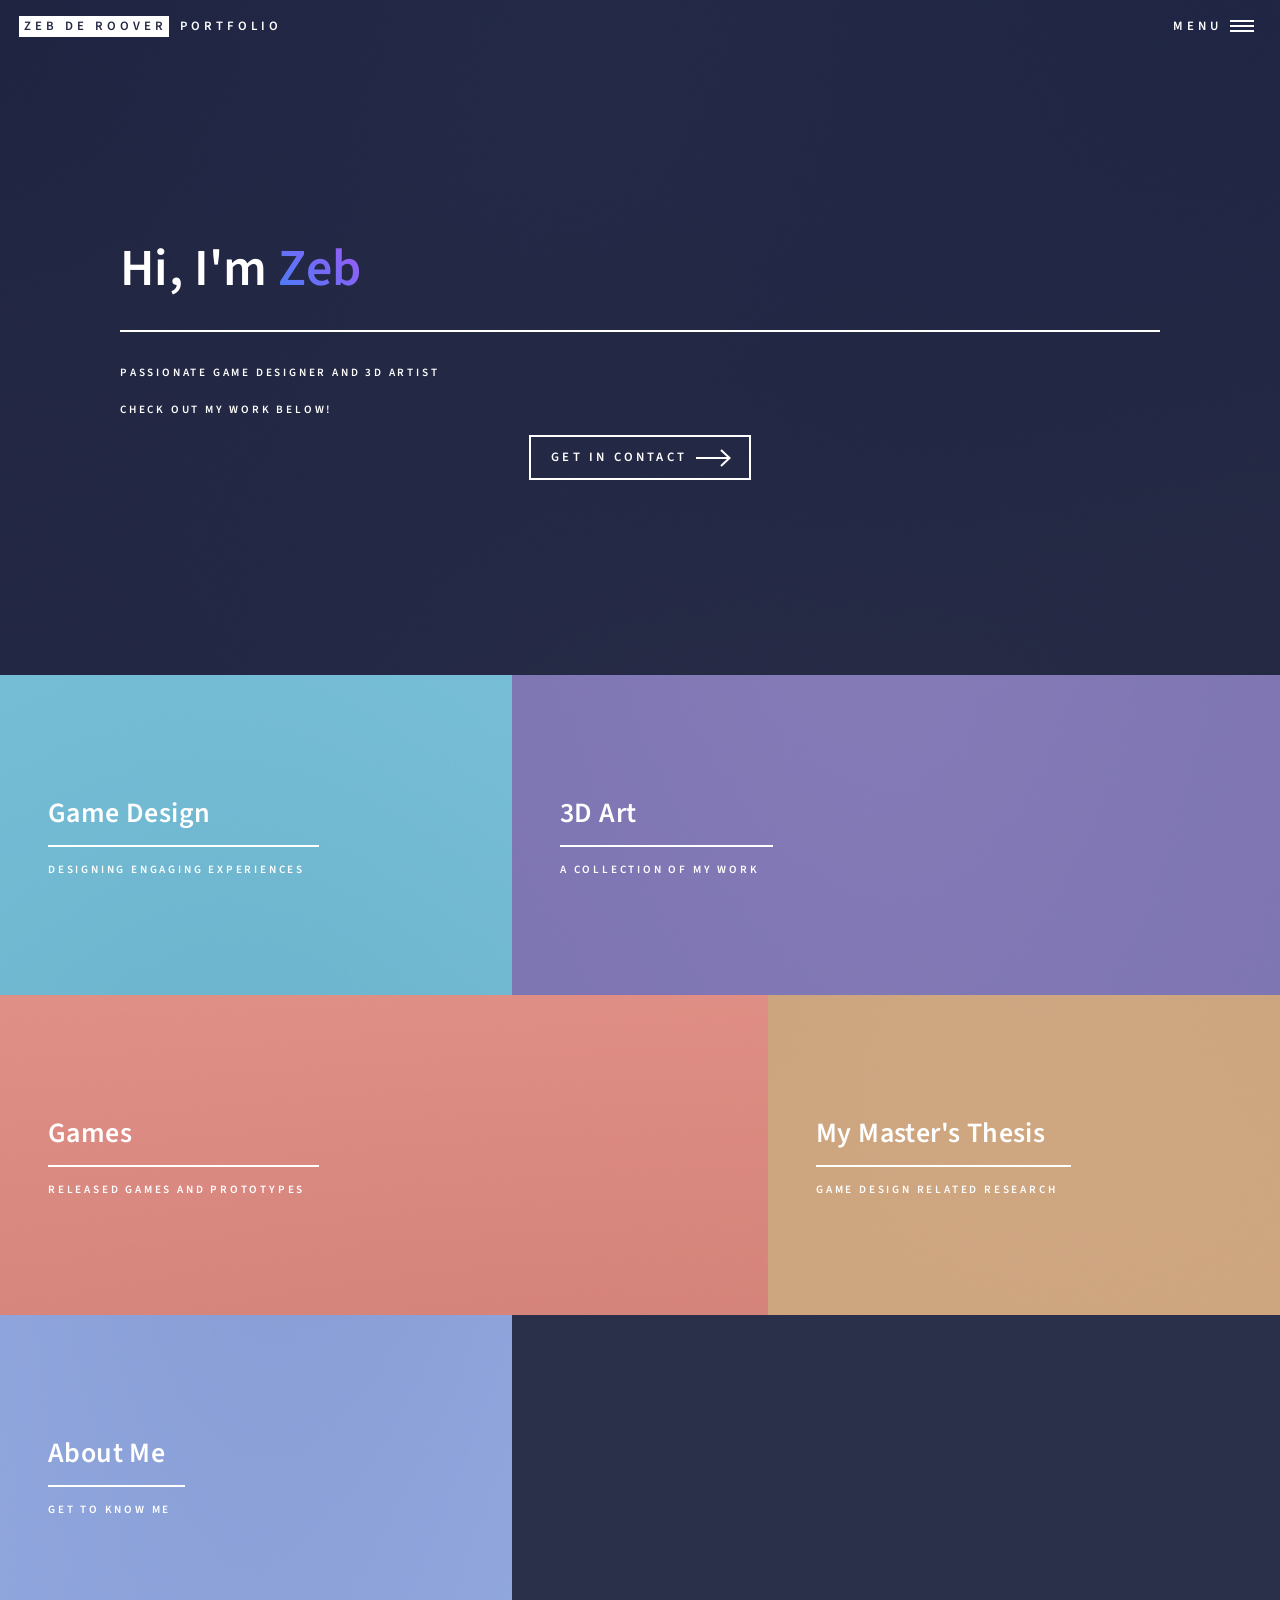
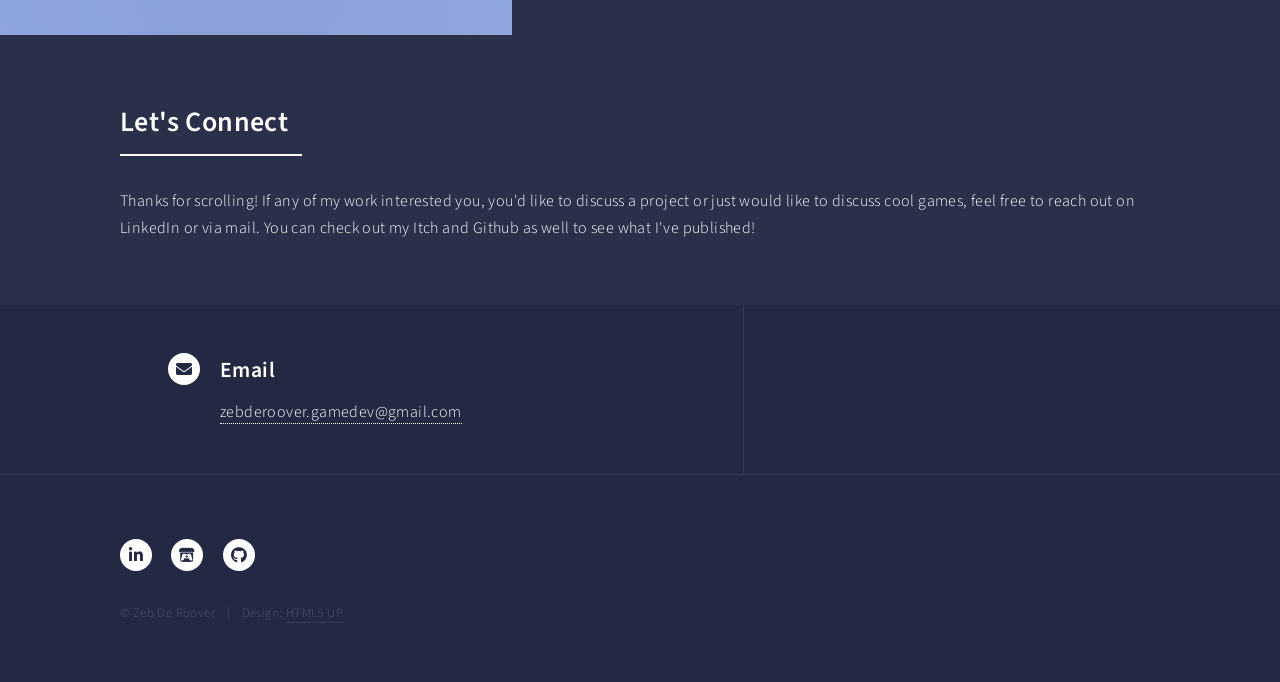
==== commit 9786a9dc: "Updated to add thesis" ====
--- a/index.html
+++ b/index.html
@@ -62,6 +62,7 @@
 							<li><a href="game-design.html">Game Design</a></li>
 							<li><a href="3D-art.html">3D Art</a></li>
 							<li><a href="games.html">Released Games</a></li>
+							<li><a href="master-thesis.html">My Master's Thesis</a></li>
 							<li><a href="about.html">About Me</a></li>
 						</ul>
 						<ul class="actions stacked">
@@ -120,6 +121,15 @@
 								</article>
 								<article>
 									<span class="image">
+										<img src="images/pic05.jpg" alt="" />
+									</span>
+									<header class="major">
+										<h3><a href="master-thesis.html" class="link">My Master's Thesis</a></h3>
+										<p>Game Design related research</p>
+									</header>
+								</article>
+								<article>
+									<span class="image">
 										<img src="images/pic04.jpg" alt="" />
 									</span>
 									<header class="major">
@@ -127,7 +137,6 @@
 										<p>Get to know me</p>
 									</header>
 								</article>
-								
 							</section>
 
 						<!-- Two -->
@@ -136,7 +145,7 @@
 									<header class="major">
 										<h2>Let's Connect</h2>
 									</header>
-									<p>Thanks for scrolling! If any of my work interested you, you'd like to discuss a project or just would like to discuss cool games, feel free to reach out on LinkedIn or via mail. You can check out my Itch and Github as well to see if I have published something recently!</p>
+									<p>Thanks for scrolling! If any of my work interested you, you'd like to discuss a project or just would like to discuss cool games, feel free to reach out on LinkedIn or via mail. You can check out my Itch and Github as well to see what I've published!</p>
 								</div>
 							</section>
 
